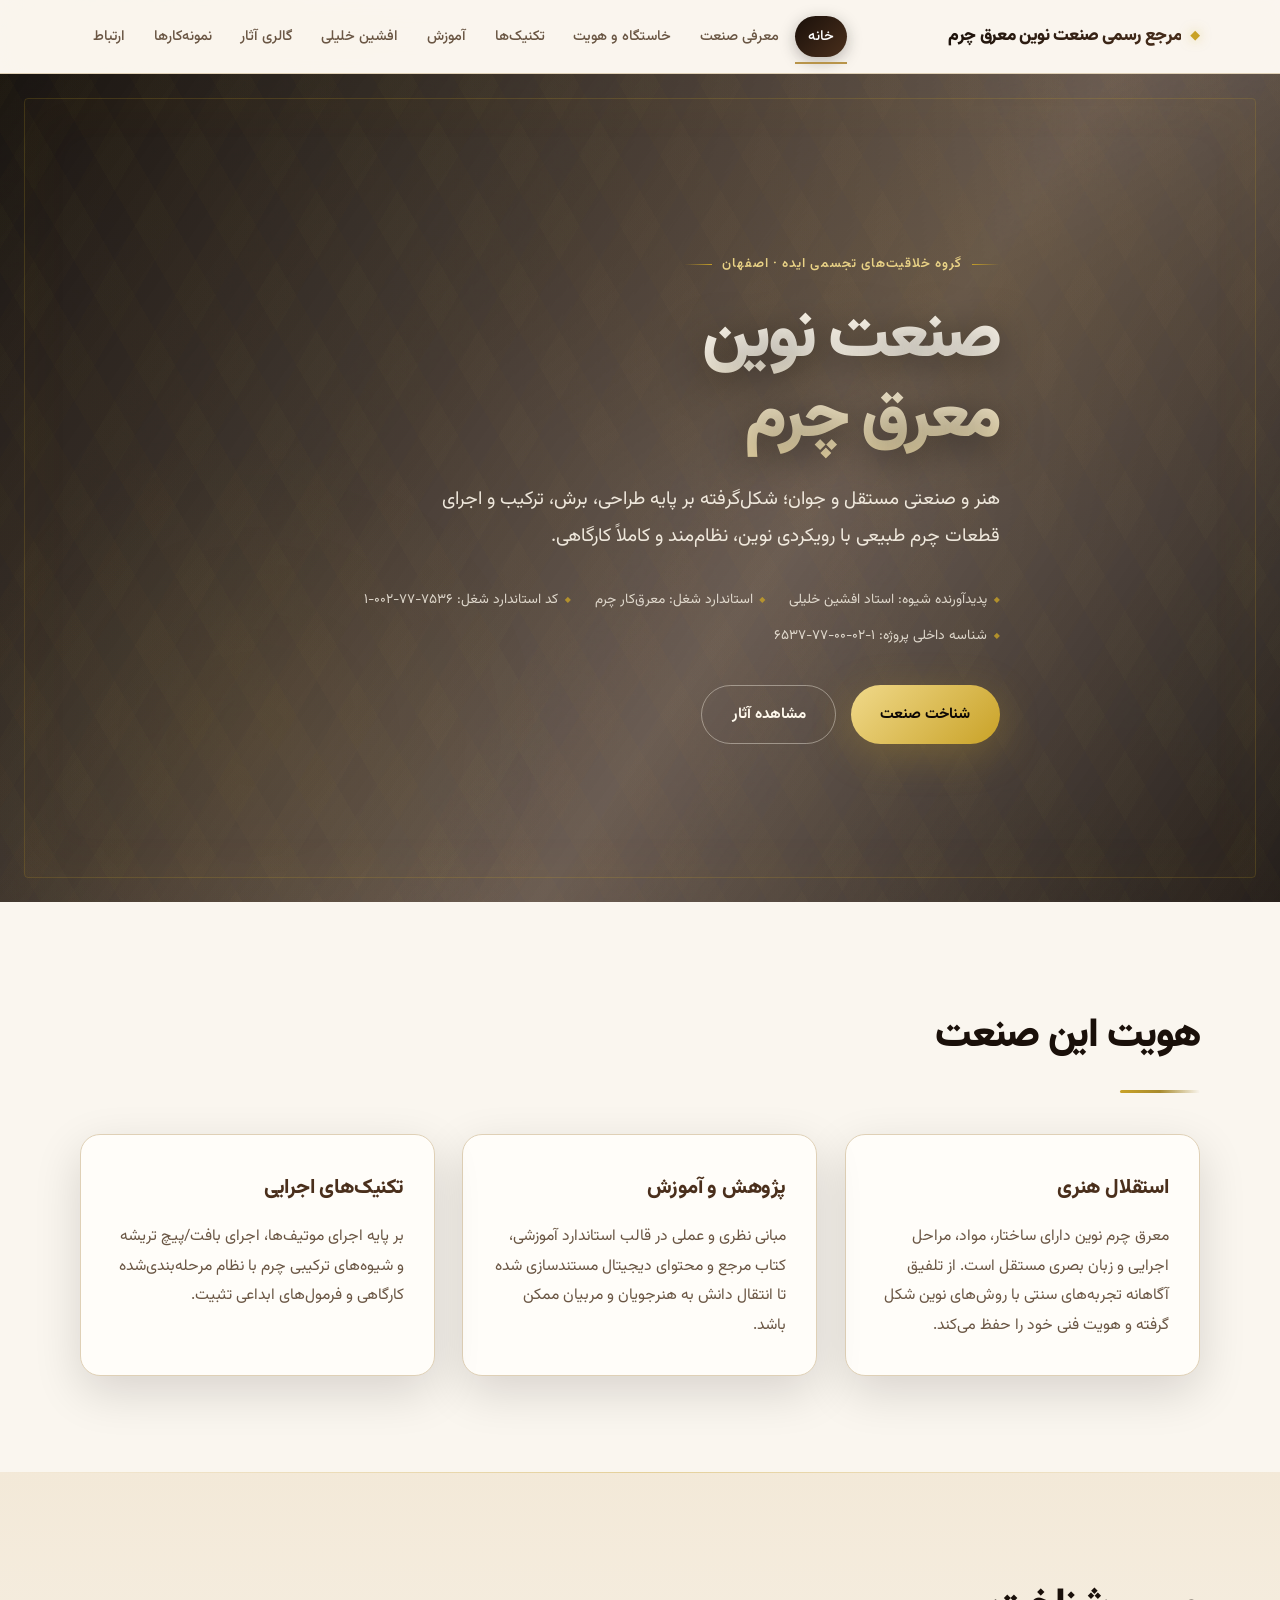
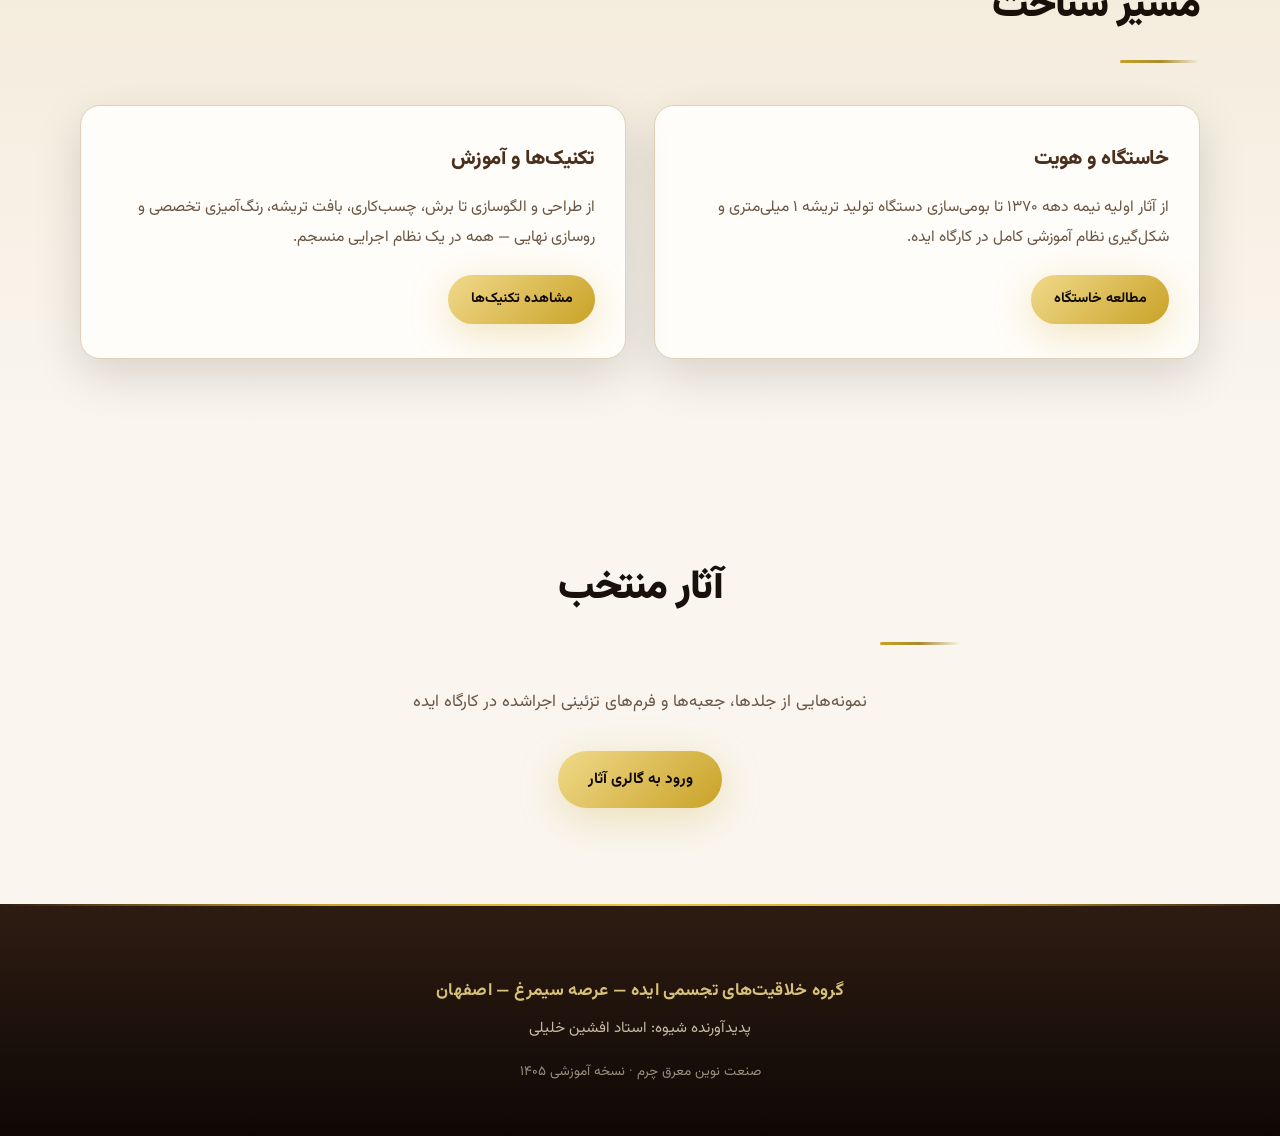
==== index.html @ 8afde7ea "Sync site wording with eight-chapter book and distinguish standard code" ====
<!DOCTYPE html>
<html lang="fa" dir="rtl">
<head>
<meta charset="UTF-8">
<meta name="viewport" content="width=device-width, initial-scale=1.0">
<title>مرجع رسمی صنعت نوین معرق چرم</title>
<meta name="description" content="معرفی، آموزش و مستندسازی صنعت نوین معرق چرم؛ شیوه‌ای مستقل در تلفیق سوخت و معرق چرم به پدیدآوری استاد افشین خلیلی.">
<meta name="robots" content="index, follow">
<meta name="author" content="استاد افشین خلیلی">
<link rel="canonical" href="https://deepdesigntechnology-design.github.io/novin-leather-marquetry/">
<meta property="og:locale" content="fa_IR">
<meta property="og:type" content="website">
<meta property="og:title" content="مرجع رسمی صنعت نوین معرق چرم">
<meta property="og:description" content="معرفی، آموزش و مستندسازی صنعت نوین معرق چرم؛ پدیدآوری استاد افشین خلیلی.">
<meta property="og:url" content="https://deepdesigntechnology-design.github.io/novin-leather-marquetry/">
<meta property="og:site_name" content="صنعت نوین معرق چرم">
<link rel="stylesheet" href="css/style.css">
<link rel="stylesheet" href="css/animations.css">
<link rel="stylesheet" href="css/responsive.css">
<link href="https://fonts.googleapis.com/css2?family=Vazirmatn:wght@300;400;500;600;700;800;900&display=swap" rel="stylesheet">
</head>
<body>
<header class="site-header">
<div class="container">
<a href="index.html" class="logo"><strong>مرجع رسمی صنعت نوین معرق چرم</strong></a>
<nav class="main-nav">
<a href="index.html" class="active">خانه</a>
<a href="about.html">معرفی صنعت</a>
<a href="history.html">خاستگاه و هویت</a>
<a href="techniques.html">تکنیک‌ها</a>
<a href="education.html">آموزش</a>
<a href="artist.html">افشین خلیلی</a>
<a href="gallery.html">گالری آثار</a>
<a href="portfolio.html">نمونه‌کارها</a>
<a href="contact.html">ارتباط</a>
</nav>
</div>
</header>

<main>
<!-- HERO سینمایی -->
<section class="hero">
<div class="container hero-inner fade-up">
<div class="hero-eyebrow">گروه خلاقیت‌های تجسمی ایده · اصفهان</div>
<h1>صنعت نوین<br>معرق چرم</h1>
<p class="lead">هنر و صنعتی مستقل و جوان؛ شکل‌گرفته بر پایه طراحی، برش، ترکیب و اجرای قطعات چرم طبیعی با رویکردی نوین، نظام‌مند و کاملاً کارگاهی.</p>
<div class="hero-meta">
<span>پدیدآورنده شیوه: استاد افشین خلیلی</span>
<span>استاندارد شغل: معرق‌کار چرم</span>
<span>کد استاندارد شغل: ۷۵۳۶-۷۷-۰۰۲-۱</span><span>شناسه داخلی پروژه: ۱-۰۲-۰۰-۷۷-۶۵۳۷</span>
</div>
<div style="display:flex;flex-wrap:wrap;gap:.9rem;margin-top:.3rem">
<a href="about.html" class="btn primary">شناخت صنعت</a>
<a href="gallery.html" class="btn outline">مشاهده آثار</a>
</div>
</div>
</section>

<!-- هویت -->
<section class="section">
<div class="container">
<h2 class="section-title">هویت این صنعت</h2>
<div class="grid-3">
<article class="card reveal">
<h3>استقلال هنری</h3>
<p>معرق چرم نوین دارای ساختار، مواد، مراحل اجرایی و زبان بصری مستقل است. از تلفیق آگاهانه تجربه‌های سنتی با روش‌های نوین شکل گرفته و هویت فنی خود را حفظ می‌کند.</p>
</article>
<article class="card reveal">
<h3>پژوهش و آموزش</h3>
<p>مبانی نظری و عملی در قالب استاندارد آموزشی، کتاب مرجع و محتوای دیجیتال مستندسازی شده تا انتقال دانش به هنرجویان و مربیان ممکن باشد.</p>
</article>
<article class="card reveal">
<h3>تکنیک‌های اجرایی</h3>
<p>بر پایه اجرای موتیف‌ها، اجرای بافت/پیچ تریشه و شیوه‌های ترکیبی چرم با نظام مرحله‌بندی‌شده کارگاهی و فرمول‌های ابداعی تثبیت.</p>
</article>
</div>
</div>
</section>

<!-- مسیر شناخت -->
<section class="section alt">
<div class="container">
<h2 class="section-title">مسیر شناخت</h2>
<div class="grid-2">
<article class="card reveal">
<h3>خاستگاه و هویت</h3>
<p>از آثار اولیه نیمه دهه ۱۳۷۰ تا بومی‌سازی دستگاه تولید تریشه ۱ میلی‌متری و شکل‌گیری نظام آموزشی کامل در کارگاه ایده.</p>
<a href="history.html" class="btn primary" style="margin-top:1.4rem;font-size:.88rem;padding:.7rem 1.4rem">مطالعه خاستگاه</a>
</article>
<article class="card reveal">
<h3>تکنیک‌ها و آموزش</h3>
<p>از طراحی و الگوسازی تا برش، چسب‌کاری، بافت تریشه، رنگ‌آمیزی تخصصی و روسازی نهایی — همه در یک نظام اجرایی منسجم.</p>
<a href="techniques.html" class="btn primary" style="margin-top:1.4rem;font-size:.88rem;padding:.7rem 1.4rem">مشاهده تکنیک‌ها</a>
</article>
</div>
</div>
</section>

<!-- دعوت به گالری -->
<section class="section">
<div class="container" style="text-align:center;max-width:640px;margin:0 auto">
<h2 class="section-title" style="text-align:center">آثار منتخب</h2>
<p style="color:var(--muted);margin-bottom:2rem;font-size:1.05rem">نمونه‌هایی از جلدها، جعبه‌ها و فرم‌های تزئینی اجراشده در کارگاه ایده</p>
<a href="gallery.html" class="btn primary">ورود به گالری آثار</a>
</div>
</section>
</main>

<footer class="site-footer">
<div class="container">
<p>گروه خلاقیت‌های تجسمی ایده — عرصه سیمرغ — اصفهان</p>
<p>پدیدآورنده شیوه: استاد افشین خلیلی</p>
<p style="opacity:.65;font-size:.85rem;margin-top:1rem">صنعت نوین معرق چرم · نسخه آموزشی ۱۴۰۵</p>
</div>
</footer>
<script src="js/main.js"></script>
</body>
</html>
---- css/style.css ----
/* =========================================================
   صنعت نوین معرق چرم
   هویت بصری موزه‌ای · چرم تیره · طلای کهنه · هندسه ایرانی
   ========================================================= */

@import url('https://fonts.googleapis.com/css2?family=Vazirmatn:wght@300;400;500;600;700;800;900&display=swap');

:root {
  --leather-black: #0e0805;
  --leather-dark: #1a100a;
  --leather: #2e1c12;
  --leather-mid: #4a2f1c;
  --leather-warm: #6b4428;
  --gold: #c9a227;
  --gold-bright: #e8c547;
  --gold-soft: #f0d98a;
  --gold-muted: #a88b2e;
  --cream: #f8f1e6;
  --cream-warm: #f3e9d8;
  --paper: #faf6ef;
  --ink: #140e09;
  --muted: #6a5644;
  --surface: #fffdf9;
  --border: #dfd0b6;
  --border-gold: rgba(201,162,39,.4);
  --radius: 20px;
  --radius-sm: 12px;
  --shadow: 0 16px 48px rgba(14,8,5,.14);
  --shadow-lg: 0 28px 70px rgba(14,8,5,.22);
  --shadow-gold: 0 10px 40px rgba(201,162,39,.28);
  --font: 'Vazirmatn', system-ui, sans-serif;
  --ease: cubic-bezier(.22,1,.36,1);
  --t: .45s var(--ease);
}

*,*::before,*::after{box-sizing:border-box;margin:0;padding:0}
html{scroll-behavior:smooth;font-size:16px}
body{
  direction:rtl;
  font-family:var(--font);
  background:var(--paper);
  color:var(--ink);
  line-height:1.9;
  overflow-x:hidden;
  -webkit-font-smoothing:antialiased;
}

/* بافت کاغذ کهنه + هاله طلایی */
body::before{
  content:"";
  position:fixed;inset:0;pointer-events:none;z-index:-1;
  background:
    radial-gradient(ellipse 80% 50% at 10% 0%, rgba(201,162,39,.06), transparent 55%),
    radial-gradient(ellipse 60% 40% at 90% 100%, rgba(74,47,28,.05), transparent 50%),
    url("data:image/svg+xml,%3Csvg viewBox='0 0 200 200' xmlns='http://www.w3.org/2000/svg'%3E%3Cfilter id='n'%3E%3CfeTurbulence type='fractalNoise' baseFrequency='0.85' numOctaves='4' stitchTiles='stitch'/%3E%3C/filter%3E%3Crect width='100%25' height='100%25' filter='url(%23n)' opacity='0.035'/%3E%3C/svg%3E");
}

.container{width:min(1120px,92%);margin-inline:auto}

/* ========== HEADER ========== */
.site-header{
  position:sticky;top:0;z-index:1000;
  background:rgba(250,246,239,.9);
  backdrop-filter:blur(20px) saturate(1.5);
  -webkit-backdrop-filter:blur(20px) saturate(1.5);
  border-bottom:1px solid var(--border);
  transition:var(--t);
}
.site-header.scrolled{
  background:rgba(250,246,239,.97);
  box-shadow:0 10px 40px rgba(14,8,5,.1);
}
.site-header .container{
  display:flex;align-items:center;justify-content:space-between;
  gap:1rem;padding:1rem 0;flex-wrap:wrap;
}
.logo{
  text-decoration:none;color:var(--leather-dark);
  display:flex;align-items:center;gap:.55rem;
}
.logo strong{
  font-size:1.08rem;font-weight:900;letter-spacing:-.02em;
  background:linear-gradient(135deg,var(--leather-dark),var(--leather-mid));
  -webkit-background-clip:text;-webkit-text-fill-color:transparent;background-clip:text;
}
.logo::before{
  content:"◆";color:var(--gold);font-size:.8rem;
  filter:drop-shadow(0 0 6px rgba(201,162,39,.5));
}
.main-nav{display:flex;flex-wrap:wrap;gap:.2rem;align-items:center}
.main-nav a{
  text-decoration:none;color:var(--muted);
  padding:.42rem .8rem;border-radius:999px;
  font-size:.9rem;font-weight:500;transition:var(--t);
}
.main-nav a:hover{color:var(--leather-dark);background:rgba(201,162,39,.12)}
.main-nav a.active{
  color:#fff;
  background:linear-gradient(135deg,var(--leather-dark),var(--leather-mid));
  box-shadow:0 4px 16px rgba(14,8,5,.28);
}

/* ========== HERO — سینمایی ========== */
.hero{
  position:relative;
  min-height:92vh;
  display:flex;align-items:center;
  color:#fff9ed;
  background:
    linear-gradient(125deg,
      rgba(10,6,3,.94) 0%,
      rgba(30,18,10,.82) 35%,
      rgba(46,28,18,.7) 60%,
      rgba(14,8,5,.9) 100%),
    radial-gradient(ellipse 70% 60% at 75% 25%, rgba(201,162,39,.18), transparent 55%);
  overflow:hidden;
}
/* الگوی هندسی اسلیمی ظریف */
.hero::before{
  content:"";
  position:absolute;inset:0;pointer-events:none;
  background-image:
    radial-gradient(circle at 20% 80%, rgba(201,162,39,.07) 0%, transparent 25%),
    repeating-linear-gradient(60deg, transparent, transparent 35px, rgba(201,162,39,.02) 35px, rgba(201,162,39,.02) 70px),
    repeating-linear-gradient(-60deg, transparent, transparent 35px, rgba(201,162,39,.015) 35px, rgba(201,162,39,.015) 70px);
  opacity:.9;
}
/* قاب طلایی گوشه‌ها */
.hero::after{
  content:"";
  position:absolute;inset:24px;
  border:1px solid rgba(201,162,39,.2);
  border-radius:4px;
  pointer-events:none;
  box-shadow:inset 0 0 60px rgba(201,162,39,.04);
}
.hero-inner{
  position:relative;z-index:2;
  max-width:720px;
  padding:6rem 0 5rem;
}
.hero-eyebrow{
  display:inline-flex;align-items:center;gap:.6rem;
  font-size:.82rem;font-weight:600;letter-spacing:.08em;
  color:var(--gold-soft);text-transform:uppercase;
  margin-bottom:1.4rem;
  opacity:.95;
}
.hero-eyebrow::before,
.hero-eyebrow::after{
  content:"";width:28px;height:1px;
  background:linear-gradient(90deg,var(--gold),transparent);
}
.hero-eyebrow::after{background:linear-gradient(270deg,var(--gold),transparent)}
.hero h1{
  font-size:clamp(2.4rem,6vw,4.2rem);
  font-weight:900;line-height:1.2;
  letter-spacing:-.035em;
  text-shadow:0 6px 40px rgba(0,0,0,.5);
  margin-bottom:1.3rem;
  background:linear-gradient(180deg,#fff9ed 30%, #e8d5a3 100%);
  -webkit-background-clip:text;-webkit-text-fill-color:transparent;background-clip:text;
}
.hero .lead{
  font-size:1.18rem;font-weight:400;
  opacity:.9;max-width:560px;
  margin-bottom:2rem;line-height:1.95;
}
.hero-meta{
  display:flex;flex-wrap:wrap;gap:.6rem 1.5rem;
  font-size:.86rem;opacity:.8;margin-bottom:2.2rem;
}
.hero-meta span{display:inline-flex;align-items:center;gap:.4rem}
.hero-meta span::before{content:"◆";color:var(--gold);font-size:.5rem}

/* دکمه‌ها */
.btn{
  display:inline-flex;align-items:center;justify-content:center;gap:.5rem;
  padding:.9rem 1.85rem;border-radius:999px;
  text-decoration:none;font-weight:700;font-size:.95rem;
  transition:var(--t);border:none;cursor:pointer;position:relative;overflow:hidden;
}
.btn.primary{
  background:linear-gradient(135deg,var(--gold-soft),var(--gold));
  color:var(--leather-black);
  box-shadow:var(--shadow-gold);
}
.btn.primary:hover{
  transform:translateY(-4px);
  box-shadow:0 16px 45px rgba(201,162,39,.45);
  background:linear-gradient(135deg,#f5e6b0,var(--gold-bright));
}
.btn.outline{
  background:transparent;
  border:1.5px solid rgba(255,249,237,.4);
  color:#fff9ed;
}
.btn.outline:hover{
  background:rgba(255,249,237,.1);
  border-color:#fff9ed;
  transform:translateY(-4px);
}

/* ========== SECTIONS ========== */
.section{padding:6rem 0;position:relative}
.section.alt{
  background:
    linear-gradient(180deg,var(--cream-warm),var(--paper));
  position:relative;
}
.section.alt::before{
  content:"";
  position:absolute;top:0;left:0;right:0;height:1px;
  background:linear-gradient(90deg,transparent,var(--gold),transparent);
  opacity:.35;
}
.section-title{
  font-size:clamp(1.75rem,3.8vw,2.5rem);
  font-weight:900;color:var(--leather-dark);
  margin-bottom:2.6rem;letter-spacing:-.025em;
  position:relative;
}
.section-title::after{
  content:"";
  display:block;width:80px;height:3px;margin-top:1rem;
  background:linear-gradient(90deg,var(--gold),var(--gold-muted),transparent);
  border-radius:3px;
}

/* ========== CARDS ========== */
.grid-3,.grid-2{display:grid;gap:1.7rem}
.grid-3{grid-template-columns:repeat(auto-fit,minmax(280px,1fr))}
.grid-2{grid-template-columns:repeat(auto-fit,minmax(320px,1fr))}

.card,.content-block{
  background:var(--surface);
  border:1px solid var(--border);
  border-radius:var(--radius);
  padding:2.1rem 1.9rem;
  box-shadow:var(--shadow);
  transition:var(--t);
  position:relative;overflow:hidden;
}
/* قاب طلایی گوشه کارت */
.card::after,.content-block::after{
  content:"";
  position:absolute;top:12px;left:12px;
  width:18px;height:18px;
  border-top:1.5px solid var(--gold);
  border-left:1.5px solid var(--gold);
  opacity:0;transition:var(--t);
}
.card::before,.content-block::before{
  content:"";
  position:absolute;top:0;right:0;
  width:4px;height:100%;
  background:linear-gradient(180deg,var(--gold),transparent 70%);
  opacity:0;transition:var(--t);
}
.card:hover,.content-block:hover{
  transform:translateY(-8px);
  box-shadow:var(--shadow-lg);
  border-color:var(--border-gold);
}
.card:hover::before,.content-block:hover::before,
.card:hover::after,.content-block:hover::after{opacity:1}

.card h3,.content-block h2{
  color:var(--leather-mid);
  font-size:1.28rem;font-weight:800;
  margin-bottom:.9rem;letter-spacing:-.01em;
}
.card p,.content-block p{color:var(--muted);font-size:.98rem}
.content-block+.content-block{margin-top:1.5rem}
.content-block ul{margin:1rem 0 0 1.2rem;color:var(--muted)}
.content-block li{margin-bottom:.45rem}

/* ========== PAGE HERO داخلی ========== */
.page-hero{
  background:
    linear-gradient(145deg,#1a100a 0%, #2e1c12 40%, #3d2818 100%);
  color:#fff9ed;
  padding:4.5rem 0 3.5rem;
  position:relative;overflow:hidden;
  text-align:center;
}
.page-hero::before{
  content:"";
  position:absolute;inset:0;
  background:
    radial-gradient(ellipse at 50% 0%, rgba(201,162,39,.15), transparent 55%),
    repeating-linear-gradient(45deg, transparent, transparent 40px, rgba(201,162,39,.02) 40px, rgba(201,162,39,.02) 80px);
}
.page-hero h1{
  position:relative;
  font-size:clamp(1.85rem,4.5vw,2.7rem);
  font-weight:900;letter-spacing:-.025em;
  background:linear-gradient(180deg,#fff9ed,#e8d5a3);
  -webkit-background-clip:text;-webkit-text-fill-color:transparent;background-clip:text;
}
.page-hero p{
  position:relative;
  color:rgba(232,213,163,.85);
  margin-top:.7rem;font-size:1.05rem;
}
.page-hero .hero-line{
  width:60px;height:2.5px;
  background:linear-gradient(90deg,transparent,var(--gold),transparent);
  margin:1.3rem auto 0;border-radius:2px;position:relative;
}

/* ========== FOOTER ========== */
.site-footer{
  background:linear-gradient(180deg,var(--leather) 0%, var(--leather-black) 100%);
  color:#e0d0b8;
  padding:4rem 0 2.8rem;
  text-align:center;position:relative;
}
.site-footer::before{
  content:"";
  position:absolute;top:0;left:0;right:0;height:2px;
  background:linear-gradient(90deg,transparent,var(--gold),var(--gold-bright),var(--gold),transparent);
}
.site-footer p{margin:.4rem 0;font-size:.95rem;opacity:.88}
.site-footer p:first-child{
  font-weight:700;color:var(--gold-soft);font-size:1.08rem;
  letter-spacing:.02em;
}

/* ========== UTILITIES ========== */
.fade-up{animation:fadeUp 1s var(--ease) both}
@keyframes fadeUp{
  from{opacity:0;transform:translateY(32px)}
  to{opacity:1;transform:translateY(0)}
}
.reveal{
  opacity:0;transform:translateY(28px);
  transition:opacity .8s var(--ease), transform .8s var(--ease);
}
.reveal.visible{opacity:1;transform:translateY(0)}

.nav-toggle{
  display:none;background:none;
  border:1.5px solid var(--border);border-radius:10px;
  padding:.45rem .7rem;cursor:pointer;
  color:var(--leather-dark);font-size:1.2rem;line-height:1;
}

@media(max-width:900px){
  .nav-toggle{display:block}
  .main-nav{
    display:none;width:100%;flex-direction:column;
    gap:.25rem;padding:.8rem 0 .3rem;
    border-top:1px solid var(--border);margin-top:.5rem;
  }
  .main-nav.open{display:flex}
  .main-nav a{width:100%;text-align:right;padding:.65rem 1rem}
  .hero{min-height:80vh}
  .hero::after{inset:14px}
  .hero-inner{padding:4.5rem 0 3.5rem}
}
@media(max-width:600px){
  .hero h1{font-size:2.1rem}
  .hero .lead{font-size:1.05rem}
  .section{padding:4rem 0}
  .btn.outline{margin-top:.5rem}
}
---- css/animations.css ----
/* =========================================================
   animations.css
   جلوه‌های حرکتی هویت بصری سایت «صنعت نوین معرق چرم»
   حرکت‌ها: ظریف، لوکس، آرام و مناسب رابط موزه/کاتالوگ
   ========================================================= */

:root {
  --motion-fast: 220ms;
  --motion-normal: 520ms;
  --motion-slow: 900ms;
  --ease-luxury: cubic-bezier(.22, 1, .36, 1);
  --ease-soft: cubic-bezier(.16, 1, .3, 1);
}

/* ---------- ورود عمومی ---------- */

.fade-in {
  opacity: 0;
  animation: fadeIn var(--motion-slow) var(--ease-luxury) forwards;
}

.fade-up {
  opacity: 0;
  transform: translateY(35px);
  animation: fadeUp var(--motion-slow) var(--ease-luxury) forwards;
}

.fade-down {
  opacity: 0;
  transform: translateY(-28px);
  animation: fadeDown var(--motion-slow) var(--ease-luxury) forwards;
}

.fade-right {
  opacity: 0;
  transform: translateX(35px);
  animation: fadeRight var(--motion-slow) var(--ease-luxury) forwards;
}

.fade-left {
  opacity: 0;
  transform: translateX(-35px);
  animation: fadeLeft var(--motion-slow) var(--ease-luxury) forwards;
}

/* ---------- ورود مرحله‌ای ---------- */

.stagger > * {
  opacity: 0;
  transform: translateY(22px);
  animation: fadeUp var(--motion-slow) var(--ease-luxury) forwards;
}

.stagger > *:nth-child(1) { animation-delay: 80ms; }
.stagger > *:nth-child(2) { animation-delay: 160ms; }
.stagger > *:nth-child(3) { animation-delay: 240ms; }
.stagger > *:nth-child(4) { animation-delay: 320ms; }
.stagger > *:nth-child(5) { animation-delay: 400ms; }
.stagger > *:nth-child(6) { animation-delay: 480ms; }

/* ---------- Hero ---------- */

.hero-art {
  animation: heroImageIn 1.4s var(--ease-luxury) both;
  transform-origin: center;
}

.hero-overlay {
  animation: heroOverlayIn 1.1s ease-out both;
}

.hero-content,
.hero .hero-inner {
  animation: heroContentIn 1s var(--ease-luxury) 120ms both;
}

/* ---------- خطوط طلایی ---------- */

.gold-line {
  position: relative;
}

.gold-line::after {
  content: "";
  display: block;
  width: 70px;
  height: 3px;
  margin-top: 14px;
  transform-origin: right center;
  background: #b8944a;
  animation: lineGrow .85s var(--ease-luxury) both;
}

/* ---------- کارت‌ها ---------- */

.card,
.gallery-card,
.portfolio-card {
  transition:
    transform var(--motion-normal) var(--ease-luxury),
    box-shadow var(--motion-normal) ease,
    border-color var(--motion-normal) ease;
  will-change: transform;
}

.card:hover,
.gallery-card:hover,
.portfolio-card:hover {
  transform: translateY(-7px);
}

.gallery-card,
.portfolio-card {
  overflow: hidden;
}

.gallery-card img,
.portfolio-card img {
  transition:
    transform 900ms var(--ease-luxury),
    filter 600ms ease;
}

.gallery-card:hover img,
.portfolio-card:hover img {
  transform: scale(1.045);
  filter: saturate(1.05);
}

.image-hover {
  overflow: hidden;
}

.image-hover img {
  transition: transform 700ms var(--ease-luxury);
}

.image-hover:hover img {
  transform: scale(1.06);
}

/* ---------- فوکوس تصویری ---------- */

.image-focus {
  overflow: hidden;
}

.image-focus img {
  transition:
    transform 1.1s var(--ease-luxury),
    filter 800ms ease;
}

.image-focus:hover img {
  transform: scale(1.035);
  filter: contrast(1.03) saturate(1.04);
}

/* ---------- برق بسیار ظریف روی سطح چرم ---------- */

.leather-sheen {
  position: relative;
  overflow: hidden;
}

.leather-sheen::after {
  content: "";
  position: absolute;
  inset: 0;
  pointer-events: none;
  transform: translateX(-120%);
  background: linear-gradient(
    105deg,
    transparent 35%,
    rgba(255,255,255,.12) 50%,
    transparent 65%
  );
  transition: transform 1.1s var(--ease-luxury);
}

.leather-sheen:hover::after {
  transform: translateX(120%);
}

/* ---------- دکمه‌ها ---------- */

.btn {
  transition:
    transform var(--motion-fast) var(--ease-luxury),
    box-shadow var(--motion-normal) ease,
    background-color var(--motion-fast) ease,
    border-color var(--motion-fast) ease;
}

.btn:hover {
  transform: translateY(-2px);
}

.btn:active {
  transform: translateY(0);
}

/* ---------- منوی اصلی ---------- */

.main-nav a {
  position: relative;
}

.main-nav a::after {
  content: "";
  position: absolute;
  right: 0;
  bottom: -7px;
  width: 0;
  height: 2px;
  background: #b8944a;
  transition: width var(--motion-normal) var(--ease-luxury);
}

.main-nav a:hover::after,
.main-nav a.active::after {
  width: 100%;
}

/* ---------- حرکت شناور بسیار ملایم ---------- */

.float-soft {
  animation: floatSoft 4.8s ease-in-out infinite;
}

.scroll-indicator {
  animation: scrollPulse 2s ease-in-out infinite;
}

/* ---------- Keyframes ---------- */

@keyframes fadeIn {
  from { opacity: 0; }
  to { opacity: 1; }
}

@keyframes fadeUp {
  from {
    opacity: 0;
    transform: translateY(35px);
  }
  to {
    opacity: 1;
    transform: translateY(0);
  }
}

@keyframes fadeDown {
  from {
    opacity: 0;
    transform: translateY(-28px);
  }
  to {
    opacity: 1;
    transform: translateY(0);
  }
}

@keyframes fadeRight {
  from {
    opacity: 0;
    transform: translateX(35px);
  }
  to {
    opacity: 1;
    transform: translateX(0);
  }
}

@keyframes fadeLeft {
  from {
    opacity: 0;
    transform: translateX(-35px);
  }
  to {
    opacity: 1;
    transform: translateX(0);
  }
}

@keyframes heroImageIn {
  from {
    opacity: 0;
    transform: scale(1.035);
  }
  to {
    opacity: 1;
    transform: scale(1);
  }
}

@keyframes heroOverlayIn {
  from { opacity: 0; }
  to { opacity: 1; }
}

@keyframes heroContentIn {
  from {
    opacity: 0;
    transform: translateY(28px);
  }
  to {
    opacity: 1;
    transform: translateY(0);
  }
}

@keyframes lineGrow {
  from {
    width: 0;
    opacity: 0;
  }
  to {
    width: 70px;
    opacity: 1;
  }
}

@keyframes floatSoft {
  0%, 100% { transform: translateY(0); }
  50% { transform: translateY(-7px); }
}

@keyframes scrollPulse {
  0%, 100% {
    opacity: .45;
    transform: translateY(0);
  }
  50% {
    opacity: 1;
    transform: translateY(5px);
  }
}

/* ---------- دسترس‌پذیری ---------- */

@media (prefers-reduced-motion: reduce) {
  *,
  *::before,
  *::after {
    animation-duration: .01ms !important;
    animation-iteration-count: 1 !important;
    transition-duration: .01ms !important;
    scroll-behavior: auto !important;
  }
}
---- css/responsive.css ----
/* =========================================================
   Responsive — صنعت نوین معرق چرم
   ========================================================= */

@media (max-width: 900px) {
  .hero {
    min-height: 70vh;
  }

  .hero-inner {
    padding: 4rem 0 3.5rem;
  }

  .section {
    padding: 3.8rem 0;
  }

  .page-hero {
    padding: 2.4rem 0 2rem;
  }
}

@media (max-width: 768px) {
  .hero h1 {
    font-size: 2rem;
  }

  .hero .lead {
    font-size: 1.05rem;
  }

  .section-title {
    font-size: 1.65rem;
    margin-bottom: 1.8rem;
  }

  .card,
  .content-block {
    padding: 1.5rem 1.35rem;
  }

  .btn {
    padding: 0.75rem 1.4rem;
    font-size: 0.9rem;
  }

  .btn.outline {
    margin-right: 0;
    margin-top: 0.6rem;
  }

  .hero-inner .btn {
    display: block;
    width: 100%;
    max-width: 280px;
    text-align: center;
  }

  .grid-3,
  .grid-2 {
    gap: 1.2rem;
  }
}

@media (max-width: 480px) {
  .container {
    width: 94%;
  }

  .hero {
    min-height: 62vh;
  }

  .hero h1 {
    font-size: 1.75rem;
  }

  .logo strong {
    font-size: 0.95rem;
  }

  .section {
    padding: 3rem 0;
  }

  .site-footer {
    padding: 2.5rem 0 2rem;
  }
}
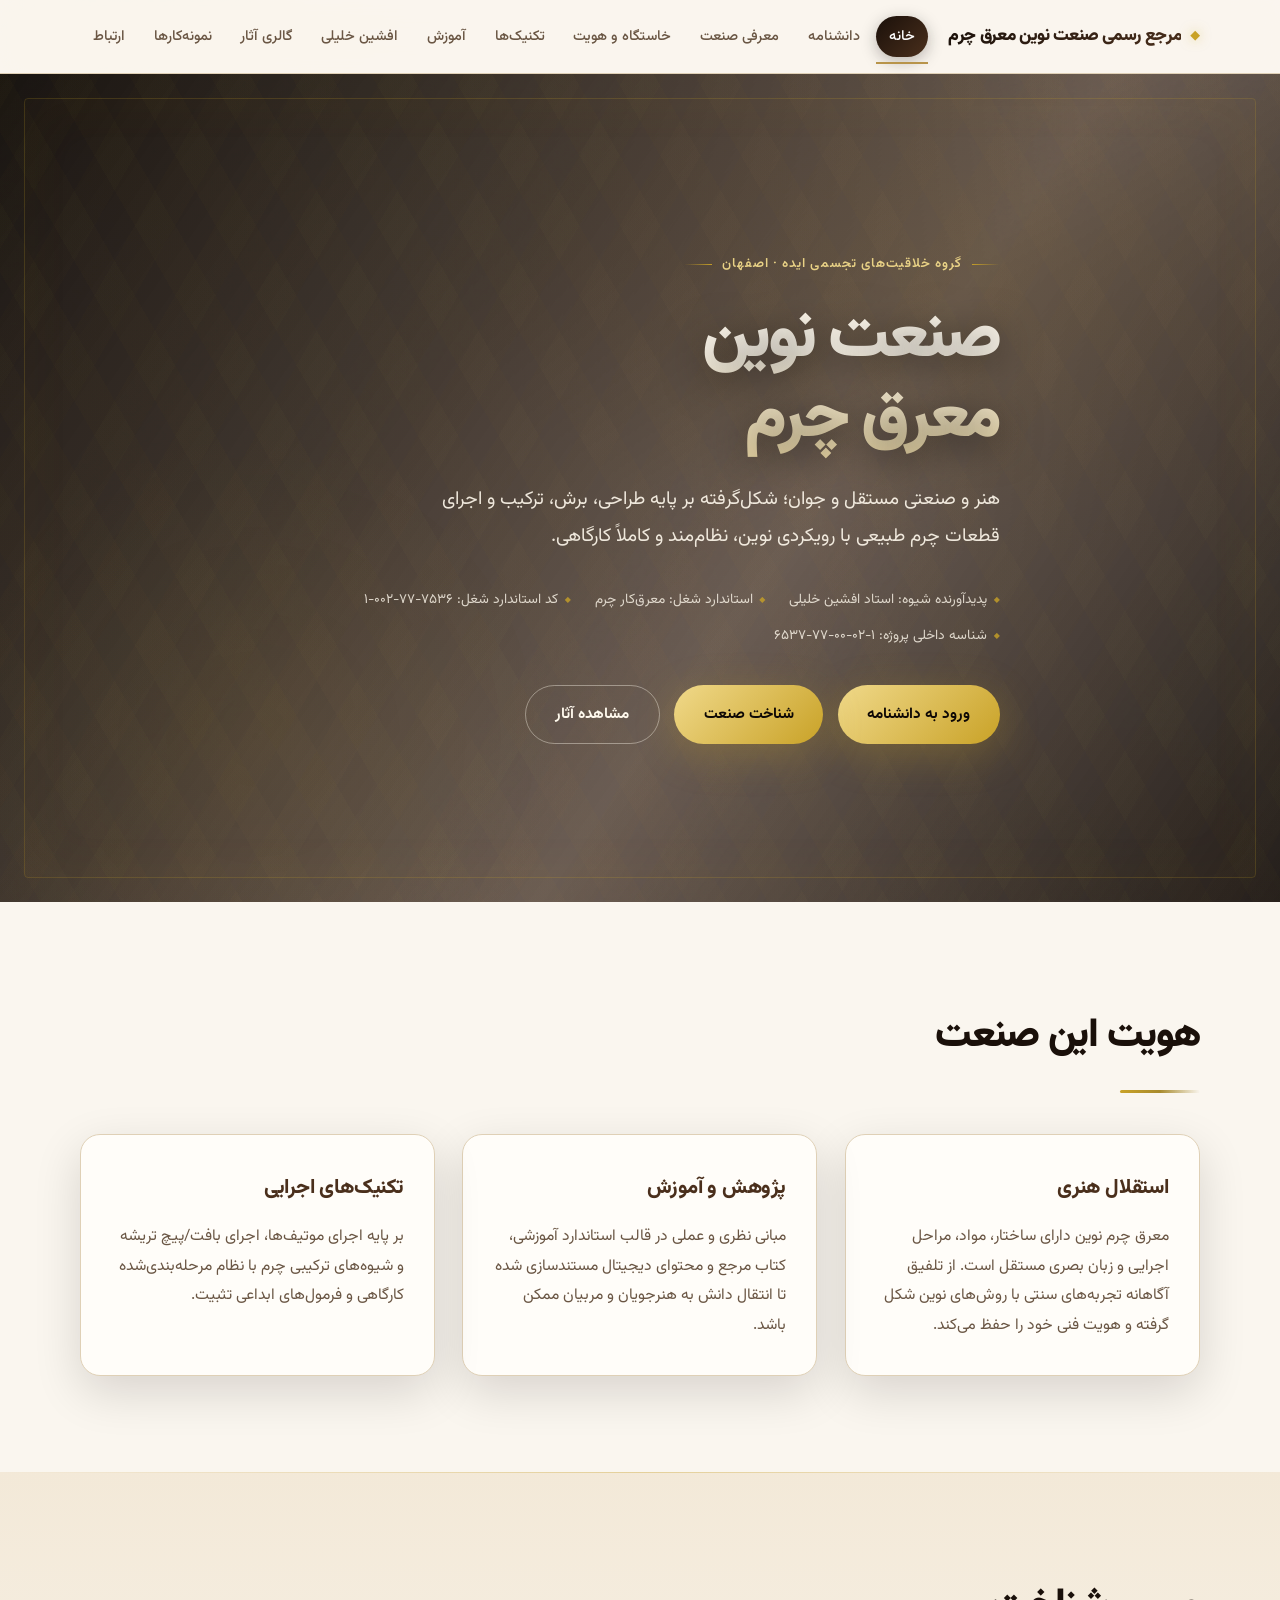
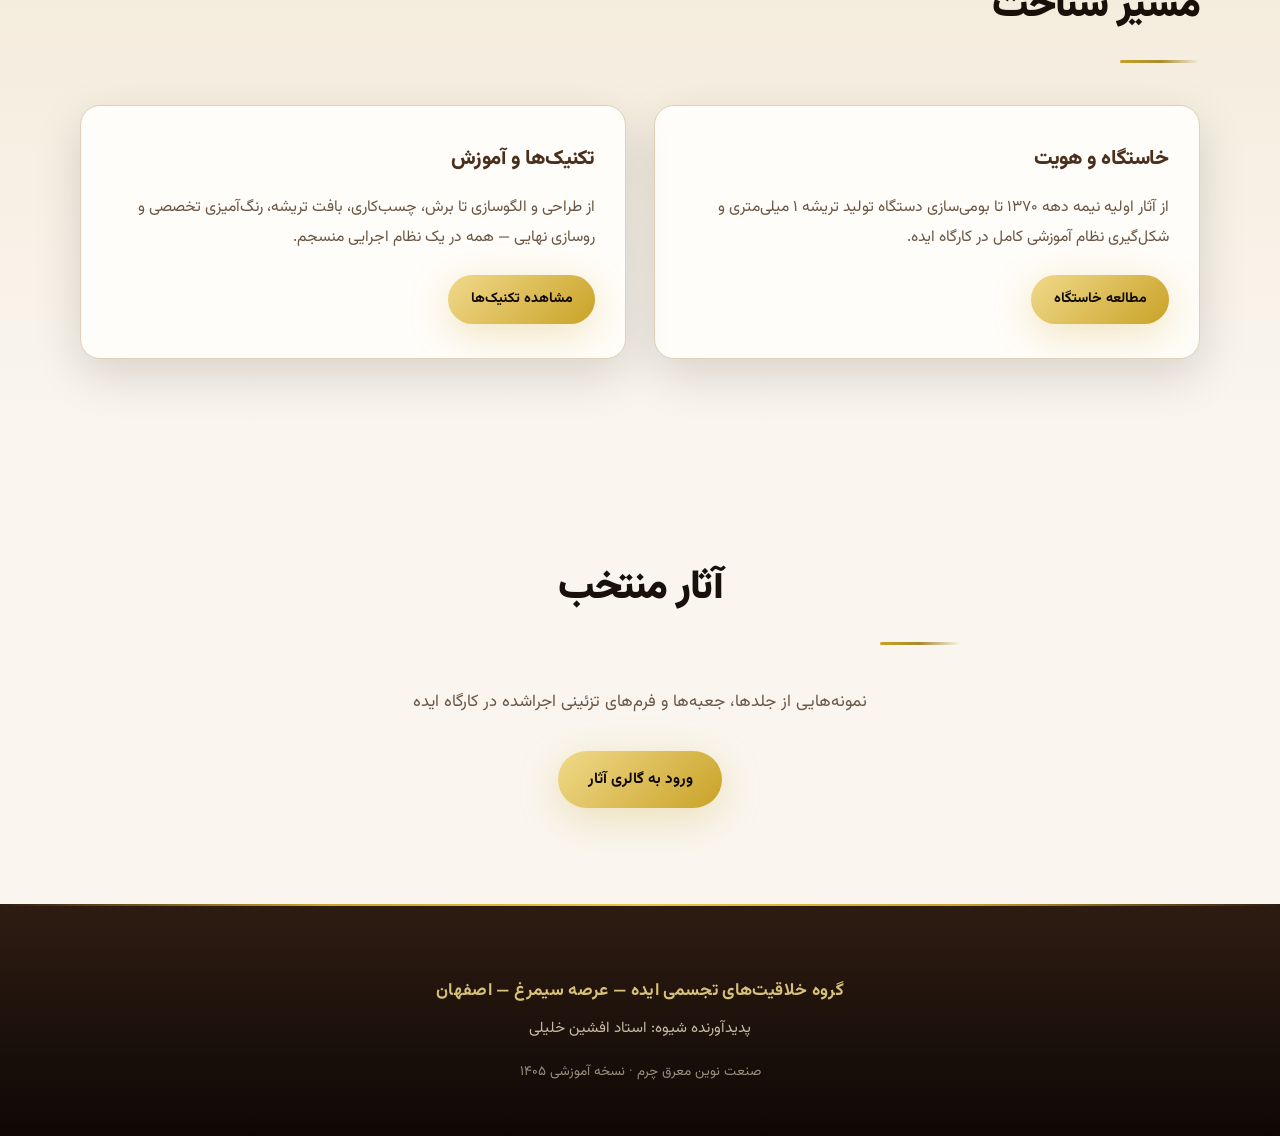
==== commit a60e2811: "Link the encyclopedia from homepage" ====
--- a/index.html
+++ b/index.html
@@ -25,6 +25,7 @@
 <a href="index.html" class="logo"><strong>مرجع رسمی صنعت نوین معرق چرم</strong></a>
 <nav class="main-nav">
 <a href="index.html" class="active">خانه</a>
+<a href="encyclopedia.html">دانشنامه</a>
 <a href="about.html">معرفی صنعت</a>
 <a href="history.html">خاستگاه و هویت</a>
 <a href="techniques.html">تکنیک‌ها</a>
@@ -50,6 +51,7 @@
 <span>کد استاندارد شغل: ۷۵۳۶-۷۷-۰۰۲-۱</span><span>شناسه داخلی پروژه: ۱-۰۲-۰۰-۷۷-۶۵۳۷</span>
 </div>
 <div style="display:flex;flex-wrap:wrap;gap:.9rem;margin-top:.3rem">
+<a href="encyclopedia.html" class="btn primary">ورود به دانشنامه</a>
 <a href="about.html" class="btn primary">شناخت صنعت</a>
 <a href="gallery.html" class="btn outline">مشاهده آثار</a>
 </div>
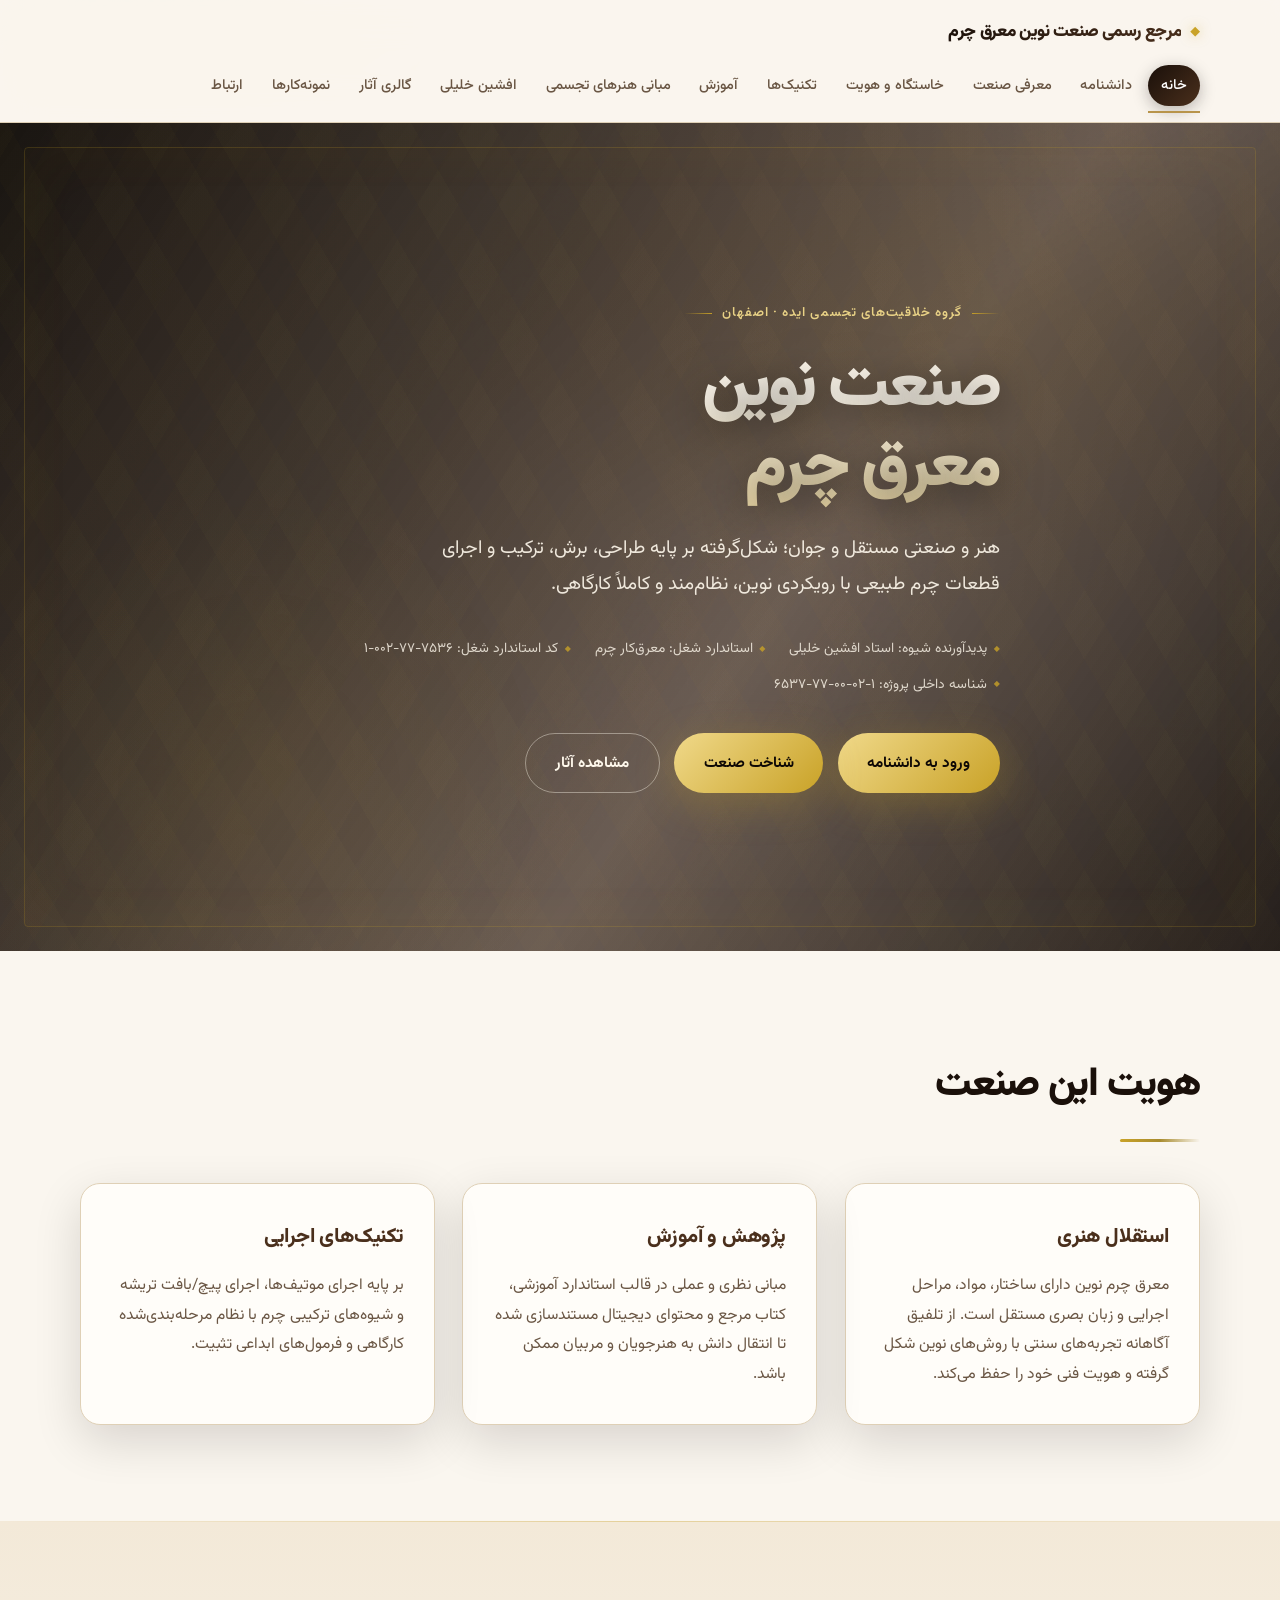
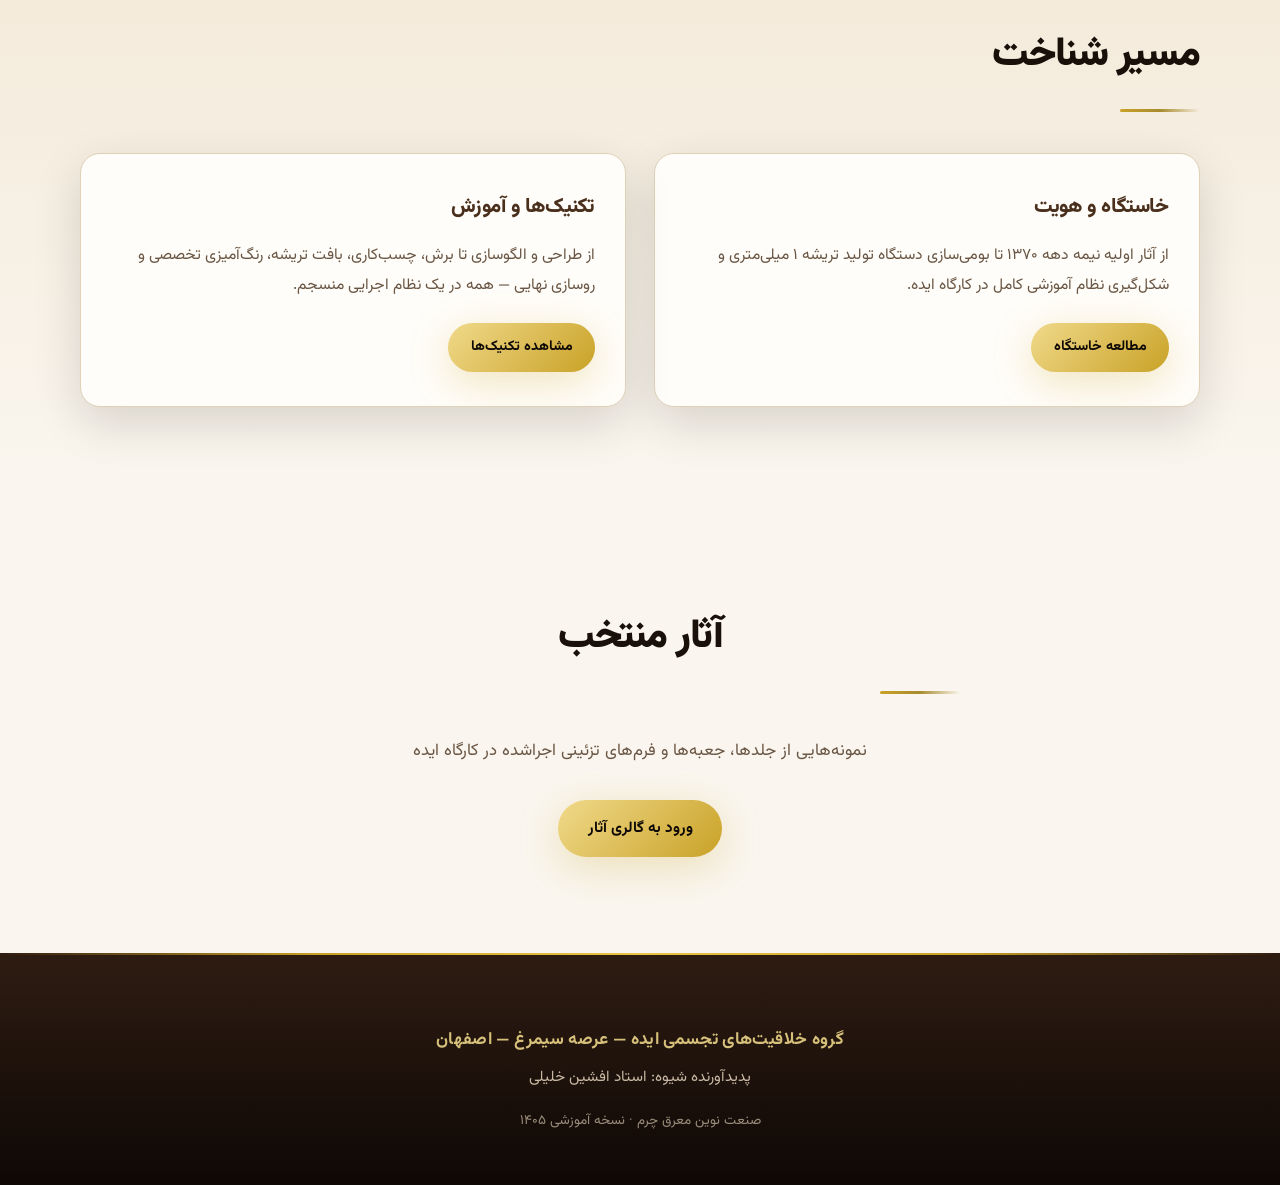
==== commit f633310e: "پیوند مستقیم درسنامه مبانی هنرهای تجسمی" ====
--- a/index.html
+++ b/index.html
@@ -30,6 +30,7 @@
 <a href="history.html">خاستگاه و هویت</a>
 <a href="techniques.html">تکنیک‌ها</a>
 <a href="education.html">آموزش</a>
+<a href="visual-arts.html">مبانی هنرهای تجسمی</a>
 <a href="artist.html">افشین خلیلی</a>
 <a href="gallery.html">گالری آثار</a>
 <a href="portfolio.html">نمونه‌کارها</a>
@@ -73,7 +74,7 @@
 </article>
 <article class="card reveal">
 <h3>تکنیک‌های اجرایی</h3>
-<p>بر پایه اجرای موتیف‌ها، اجرای بافت/پیچ تریشه و شیوه‌های ترکیبی چرم با نظام مرحله‌بندی‌شده کارگاهی و فرمول‌های ابداعی تثبیت.</p>
+<p>بر پایه اجرای موتیف‌ها، اجرای پیچ/بافت تریشه و شیوه‌های ترکیبی چرم با نظام مرحله‌بندی‌شده کارگاهی و فرمول‌های ابداعی تثبیت.</p>
 </article>
 </div>
 </div>
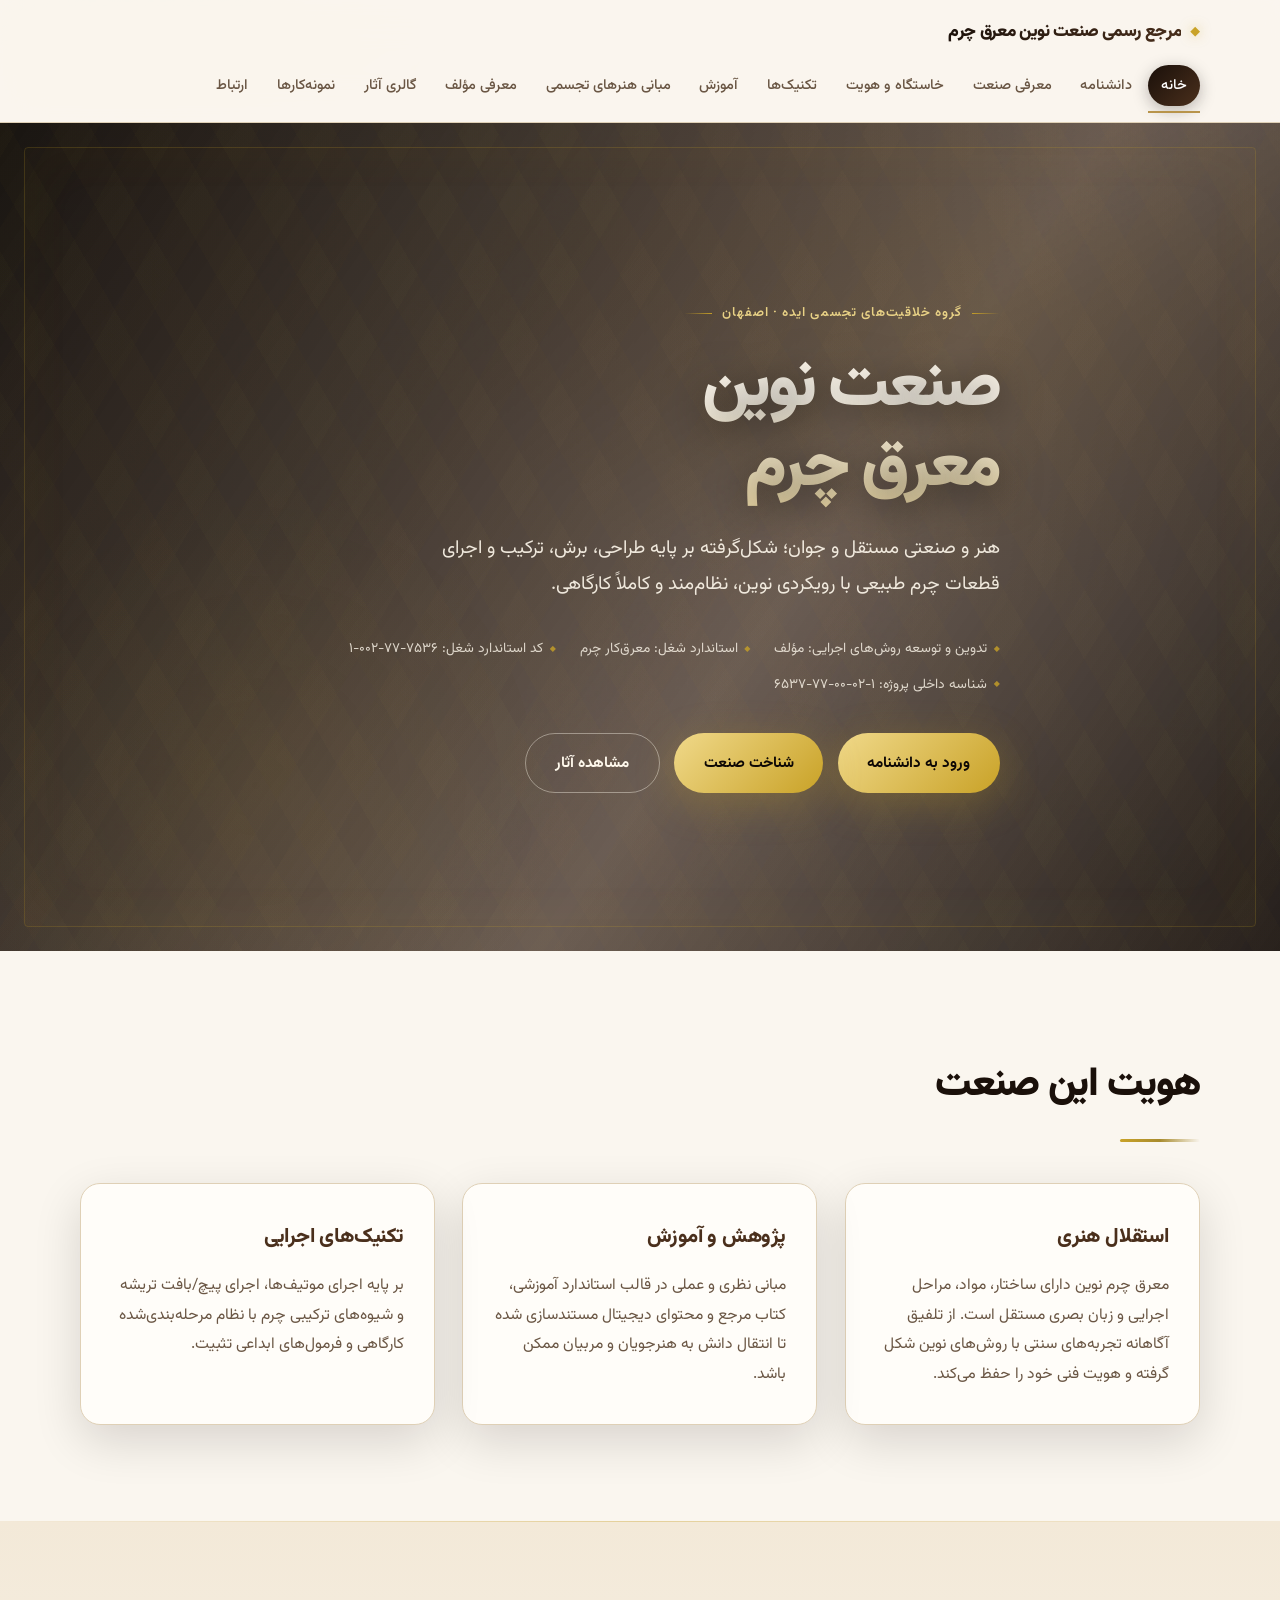
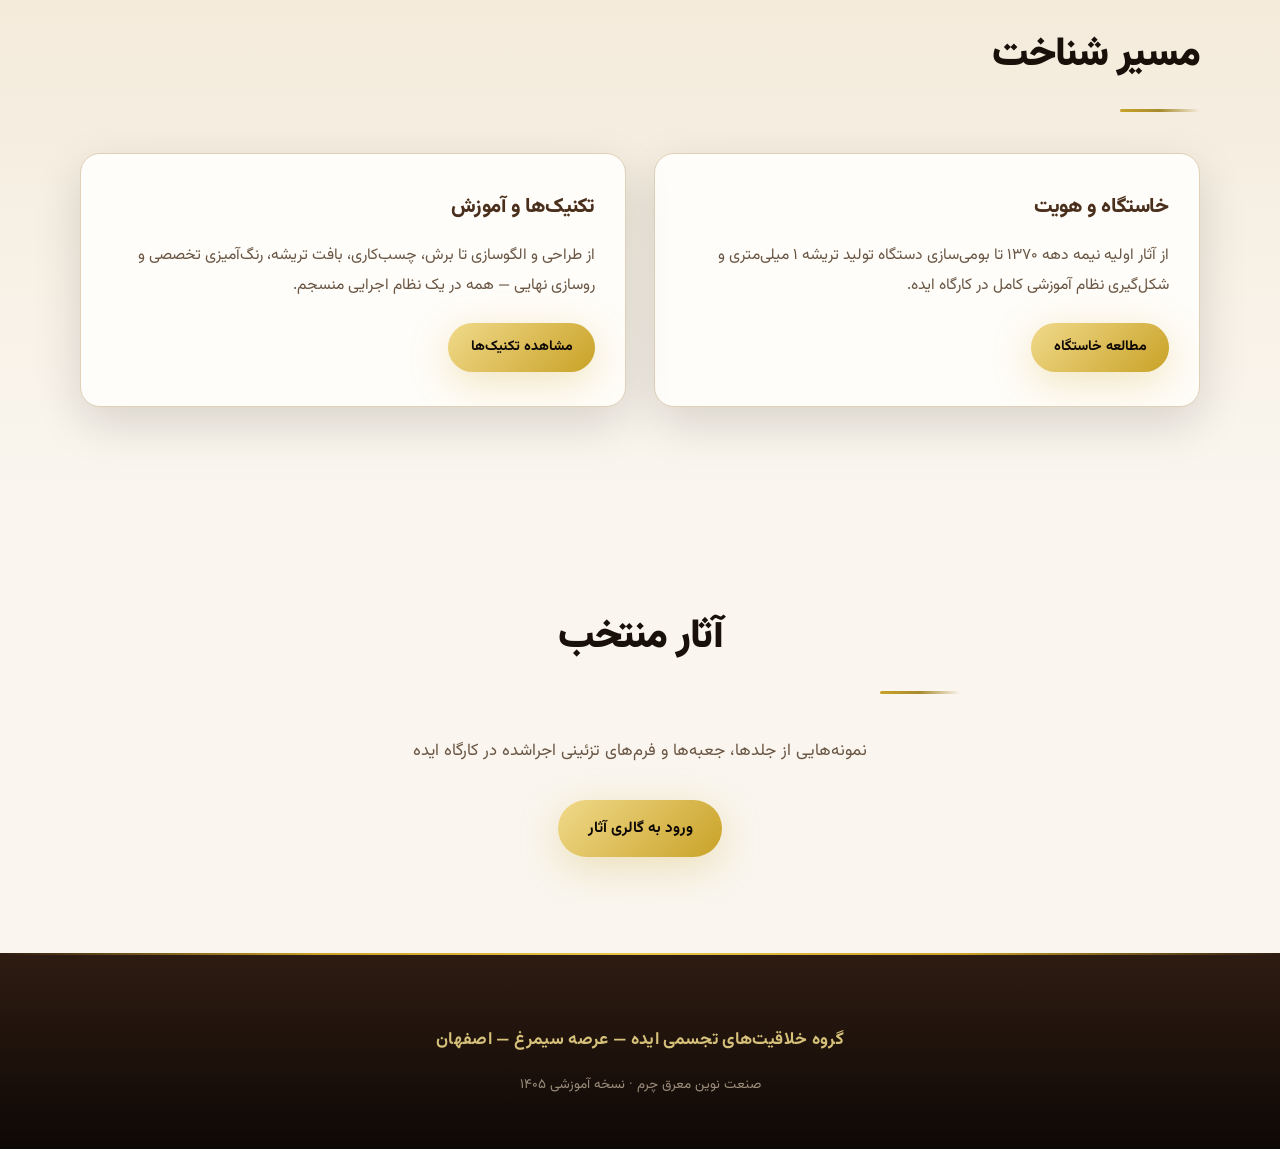
==== commit 21199068: "کاهش تکرار نام شخصی و یکدست‌سازی ارجاع به مؤلف" ====
--- a/index.html
+++ b/index.html
@@ -4,14 +4,14 @@
 <meta charset="UTF-8">
 <meta name="viewport" content="width=device-width, initial-scale=1.0">
 <title>مرجع رسمی صنعت نوین معرق چرم</title>
-<meta name="description" content="معرفی، آموزش و مستندسازی صنعت نوین معرق چرم؛ شیوه‌ای مستقل در تلفیق سوخت و معرق چرم به پدیدآوری استاد افشین خلیلی.">
+<meta name="description" content="معرفی، آموزش و مستندسازی صنعت نوین معرق چرم؛ هنر و صنعتی مستقل با روش‌های اجرایی و دانش فنی مدون.">
 <meta name="robots" content="index, follow">
-<meta name="author" content="استاد افشین خلیلی">
+
 <link rel="canonical" href="https://deepdesigntechnology-design.github.io/novin-leather-marquetry/">
 <meta property="og:locale" content="fa_IR">
 <meta property="og:type" content="website">
 <meta property="og:title" content="مرجع رسمی صنعت نوین معرق چرم">
-<meta property="og:description" content="معرفی، آموزش و مستندسازی صنعت نوین معرق چرم؛ پدیدآوری استاد افشین خلیلی.">
+<meta property="og:description" content="معرفی، آموزش و مستندسازی صنعت نوین معرق چرم؛ هنر و صنعتی مستقل با روش‌های اجرایی و دانش فنی مدون.">
 <meta property="og:url" content="https://deepdesigntechnology-design.github.io/novin-leather-marquetry/">
 <meta property="og:site_name" content="صنعت نوین معرق چرم">
 <link rel="stylesheet" href="css/style.css">
@@ -31,7 +31,7 @@
 <a href="techniques.html">تکنیک‌ها</a>
 <a href="education.html">آموزش</a>
 <a href="visual-arts.html">مبانی هنرهای تجسمی</a>
-<a href="artist.html">افشین خلیلی</a>
+<a href="artist.html">معرفی مؤلف</a>
 <a href="gallery.html">گالری آثار</a>
 <a href="portfolio.html">نمونه‌کارها</a>
 <a href="contact.html">ارتباط</a>
@@ -47,7 +47,7 @@
 <h1>صنعت نوین<br>معرق چرم</h1>
 <p class="lead">هنر و صنعتی مستقل و جوان؛ شکل‌گرفته بر پایه طراحی، برش، ترکیب و اجرای قطعات چرم طبیعی با رویکردی نوین، نظام‌مند و کاملاً کارگاهی.</p>
 <div class="hero-meta">
-<span>پدیدآورنده شیوه: استاد افشین خلیلی</span>
+<span>تدوین و توسعه روش‌های اجرایی: مؤلف</span>
 <span>استاندارد شغل: معرق‌کار چرم</span>
 <span>کد استاندارد شغل: ۷۵۳۶-۷۷-۰۰۲-۱</span><span>شناسه داخلی پروژه: ۱-۰۲-۰۰-۷۷-۶۵۳۷</span>
 </div>
@@ -112,7 +112,7 @@
 <footer class="site-footer">
 <div class="container">
 <p>گروه خلاقیت‌های تجسمی ایده — عرصه سیمرغ — اصفهان</p>
-<p>پدیدآورنده شیوه: استاد افشین خلیلی</p>
+
 <p style="opacity:.65;font-size:.85rem;margin-top:1rem">صنعت نوین معرق چرم · نسخه آموزشی ۱۴۰۵</p>
 </div>
 </footer>
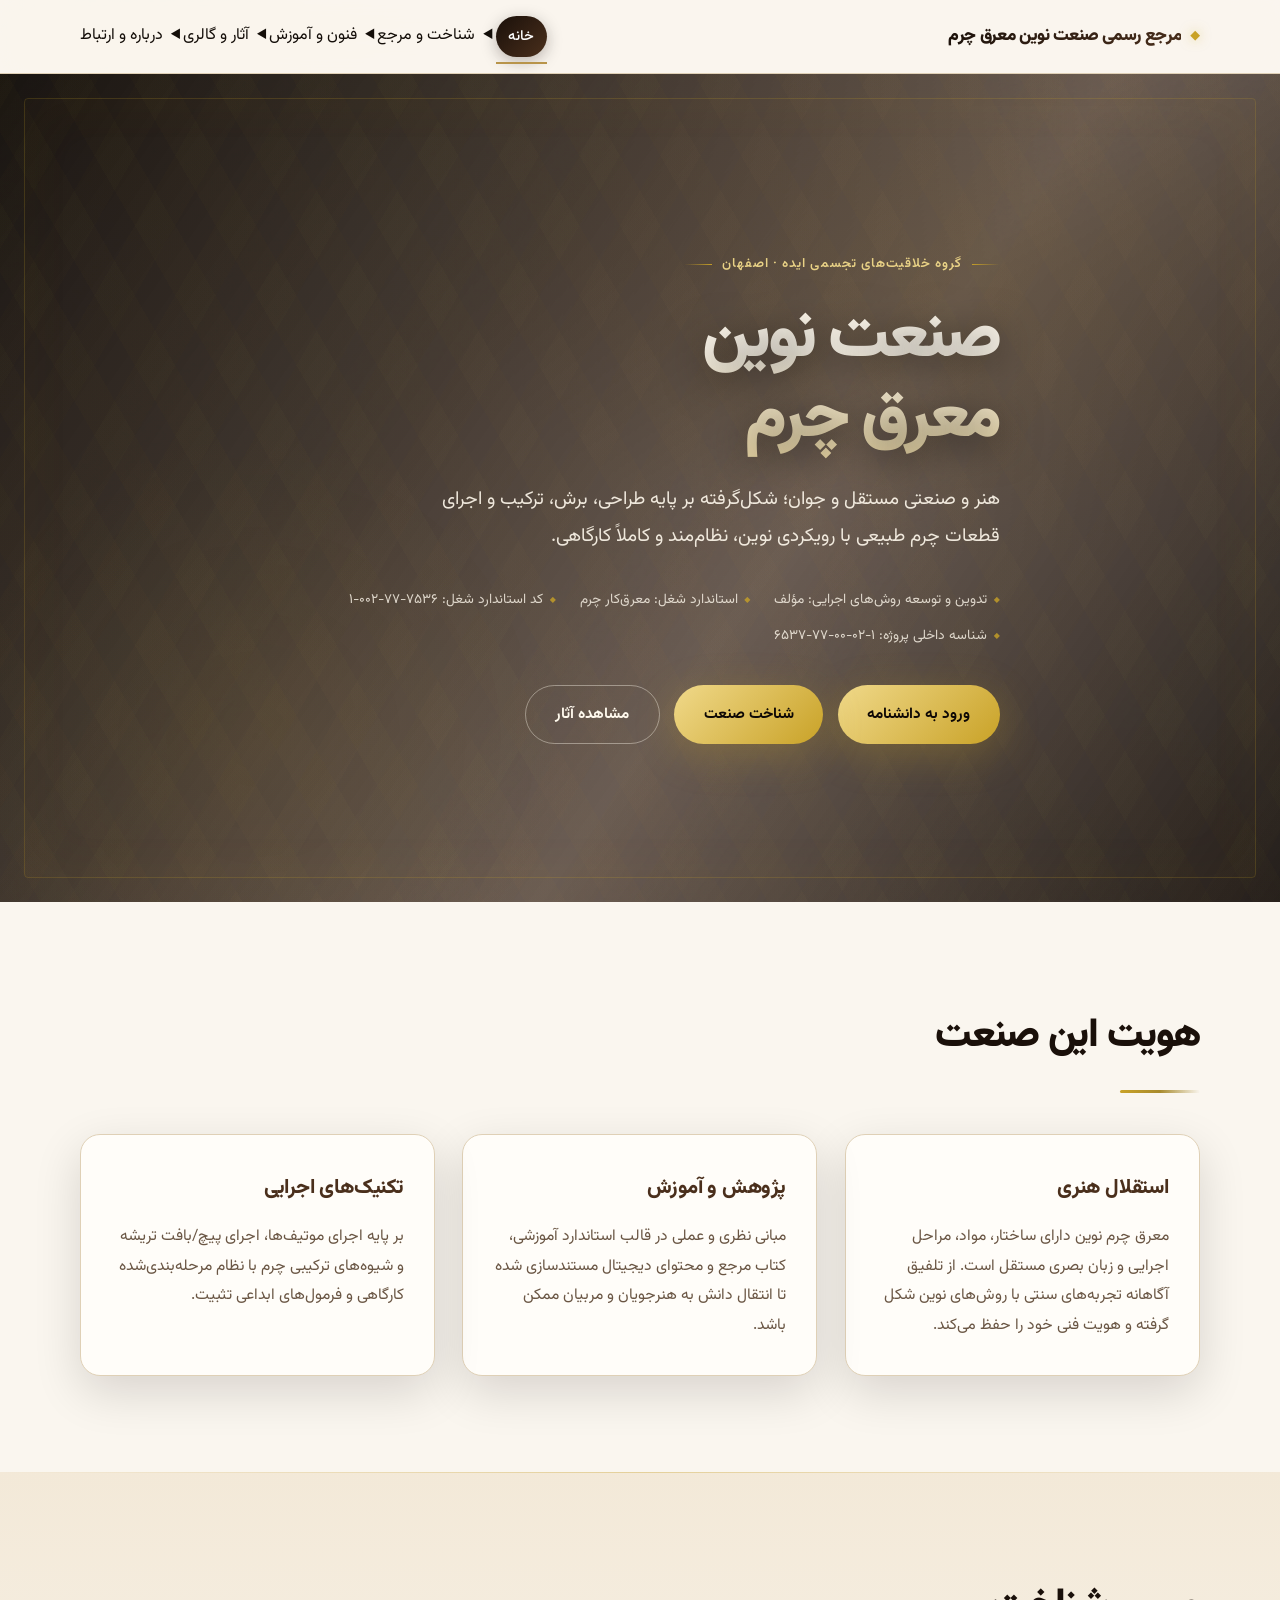
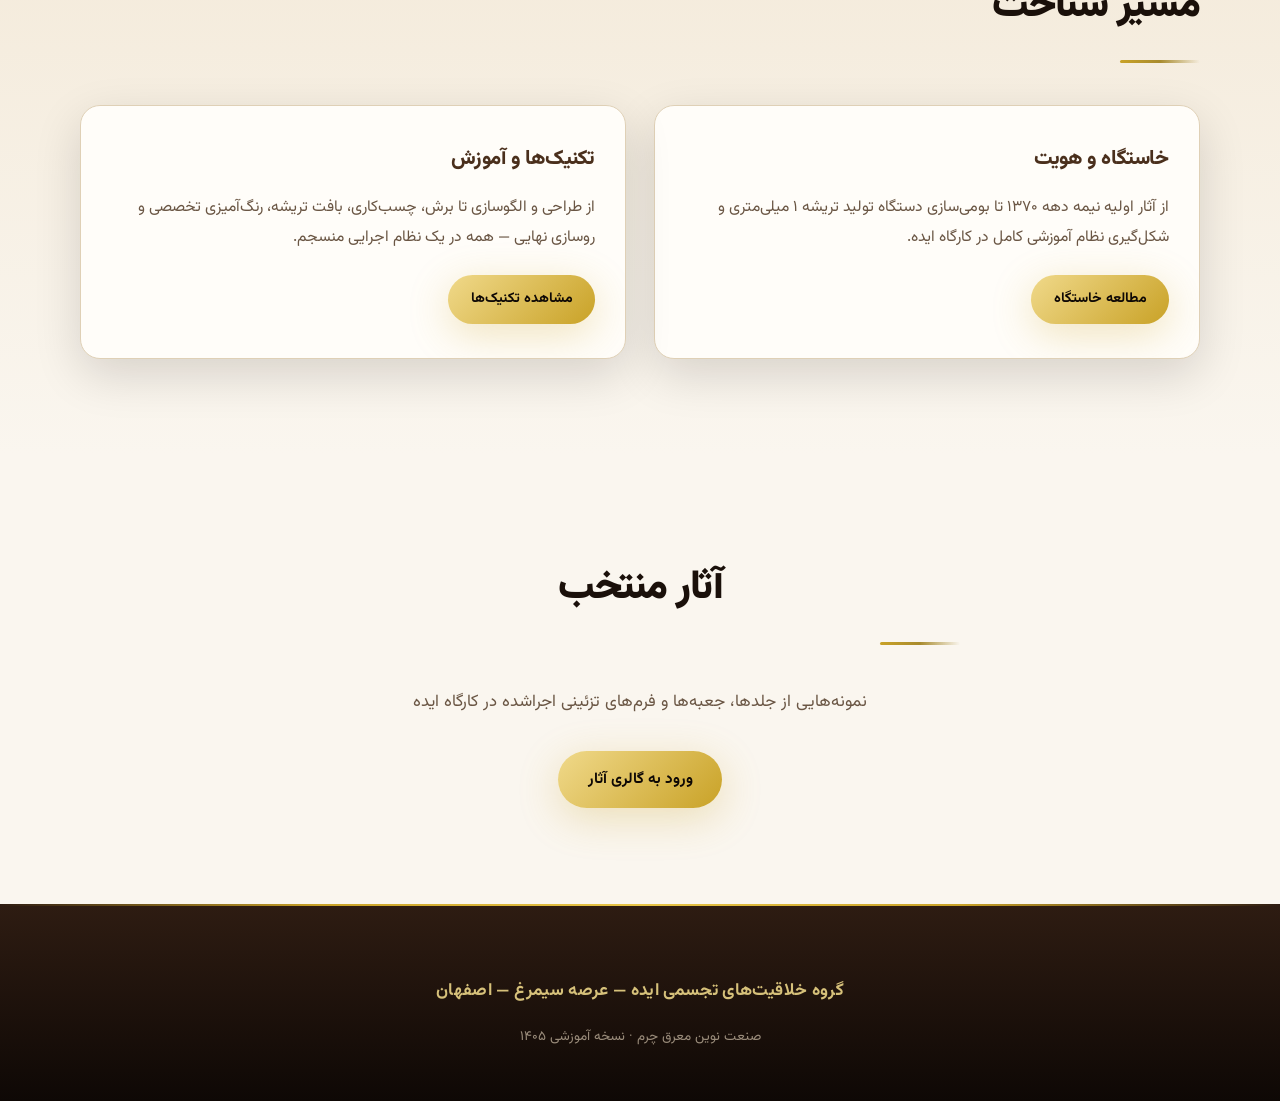
==== commit 6aeb1349: "یکپارچه‌سازی منوهای کشویی و اصلاح محتوای روغن‌دهی" ====
--- a/index.html
+++ b/index.html
@@ -23,18 +23,12 @@
 <header class="site-header">
 <div class="container">
 <a href="index.html" class="logo"><strong>مرجع رسمی صنعت نوین معرق چرم</strong></a>
-<nav class="main-nav">
-<a href="index.html" class="active">خانه</a>
-<a href="encyclopedia.html">دانشنامه</a>
-<a href="about.html">معرفی صنعت</a>
-<a href="history.html">خاستگاه و هویت</a>
-<a href="techniques.html">تکنیک‌ها</a>
-<a href="education.html">آموزش</a>
-<a href="visual-arts.html">مبانی هنرهای تجسمی</a>
-<a href="artist.html">معرفی مؤلف</a>
-<a href="gallery.html">گالری آثار</a>
-<a href="portfolio.html">نمونه‌کارها</a>
-<a href="contact.html">ارتباط</a>
+<nav class="main-nav" aria-label="راهنمای اصلی">
+<a href="index.html" class="nav-home">خانه</a>
+<details class="nav-group"><summary>شناخت و مرجع</summary><div class="nav-panel"><span class="nav-panel-title">شناخت صنعت</span><a href="encyclopedia.html">دانشنامه تخصصی</a><a href="about.html">معرفی صنعت</a><a href="history.html">خاستگاه و هویت</a></div></details>
+<details class="nav-group"><summary>فنون و آموزش</summary><div class="nav-panel"><span class="nav-panel-title">دانش و مهارت</span><a href="techniques.html">تکنیک‌های اجرایی</a><a href="education.html">آموزش و استاندارد</a><a href="visual-arts.html">مبانی هنرهای تجسمی</a></div></details>
+<details class="nav-group"><summary>آثار و گالری</summary><div class="nav-panel"><span class="nav-panel-title">مشاهده و مطالعه</span><a href="gallery.html">گالری آثار</a><a href="portfolio.html">نمونه‌کارها</a><a href="article-illustrated.html">مقاله تصویری</a></div></details>
+<details class="nav-group"><summary>درباره و ارتباط</summary><div class="nav-panel"><span class="nav-panel-title">اطلاعات مرجع</span><a href="artist.html">معرفی مؤلف</a><a href="contact.html">ارتباط با مرجع</a></div></details>
 </nav>
 </div>
 </header>
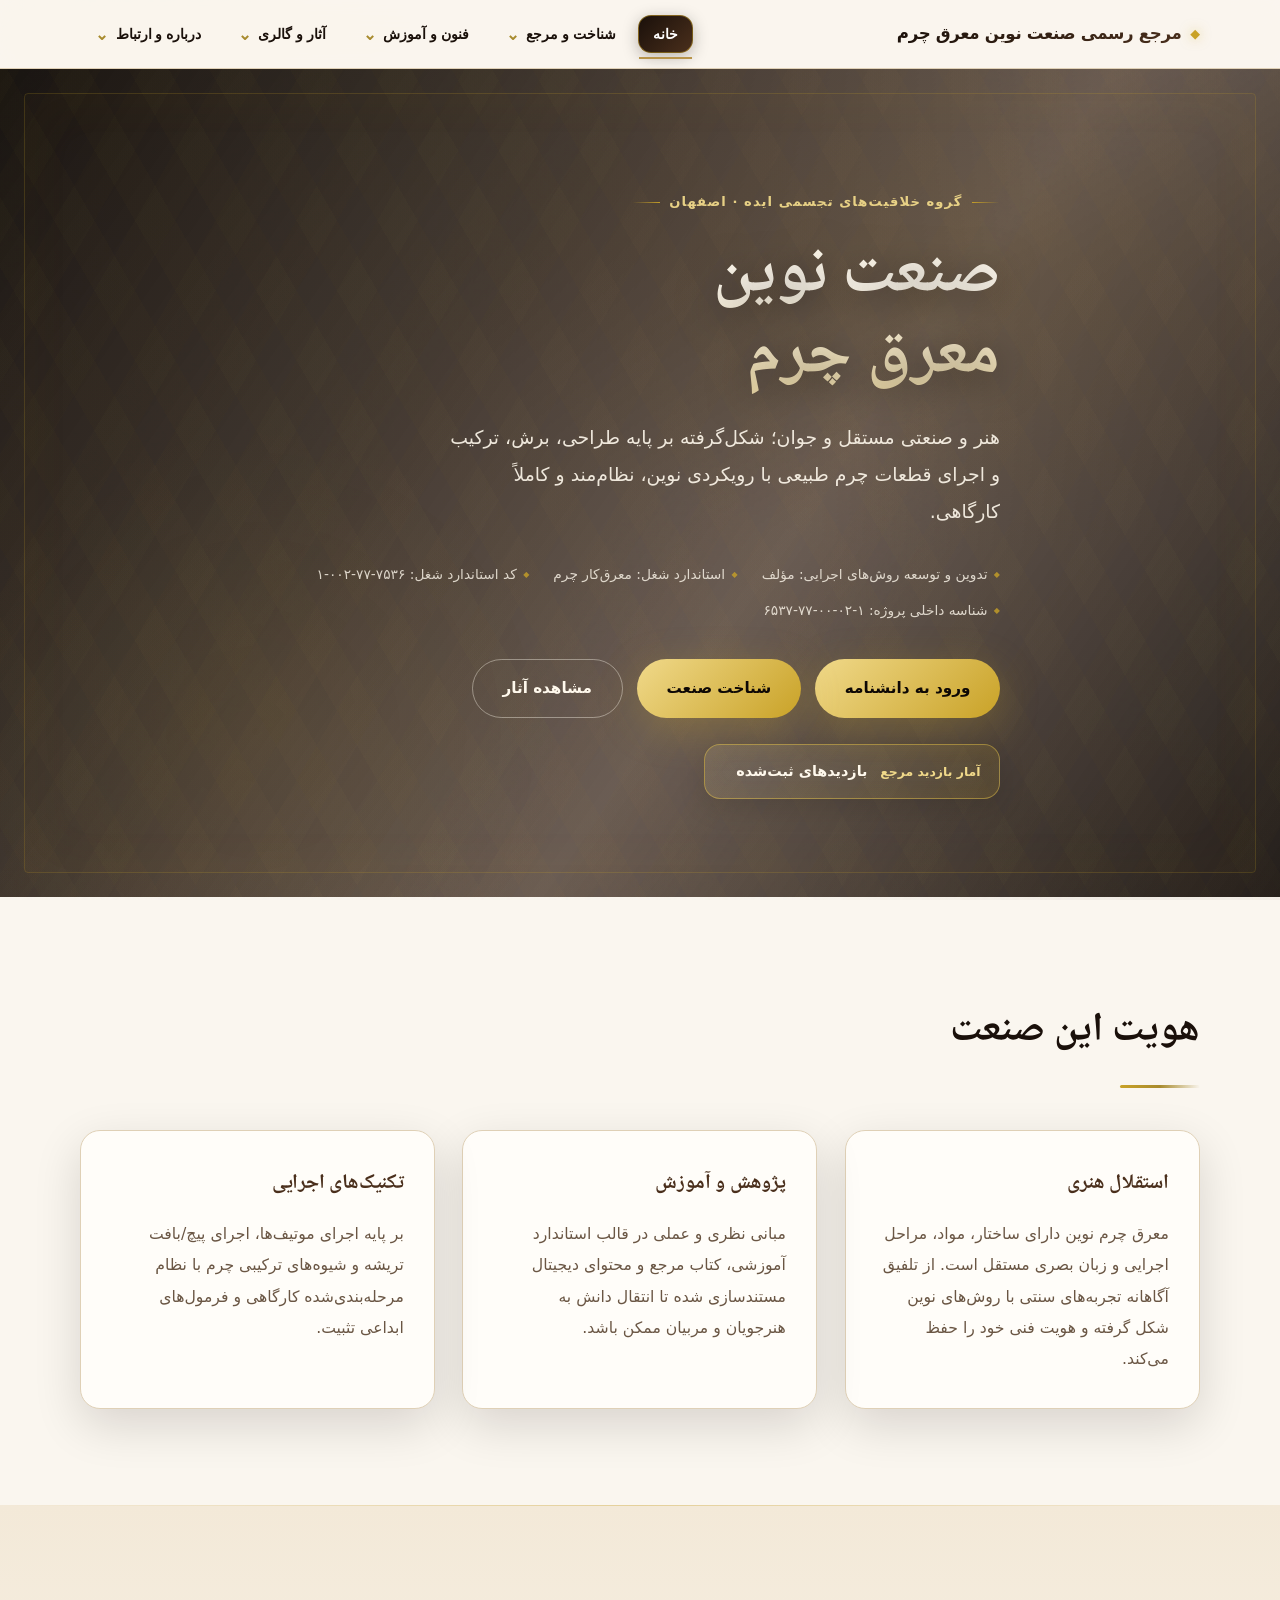
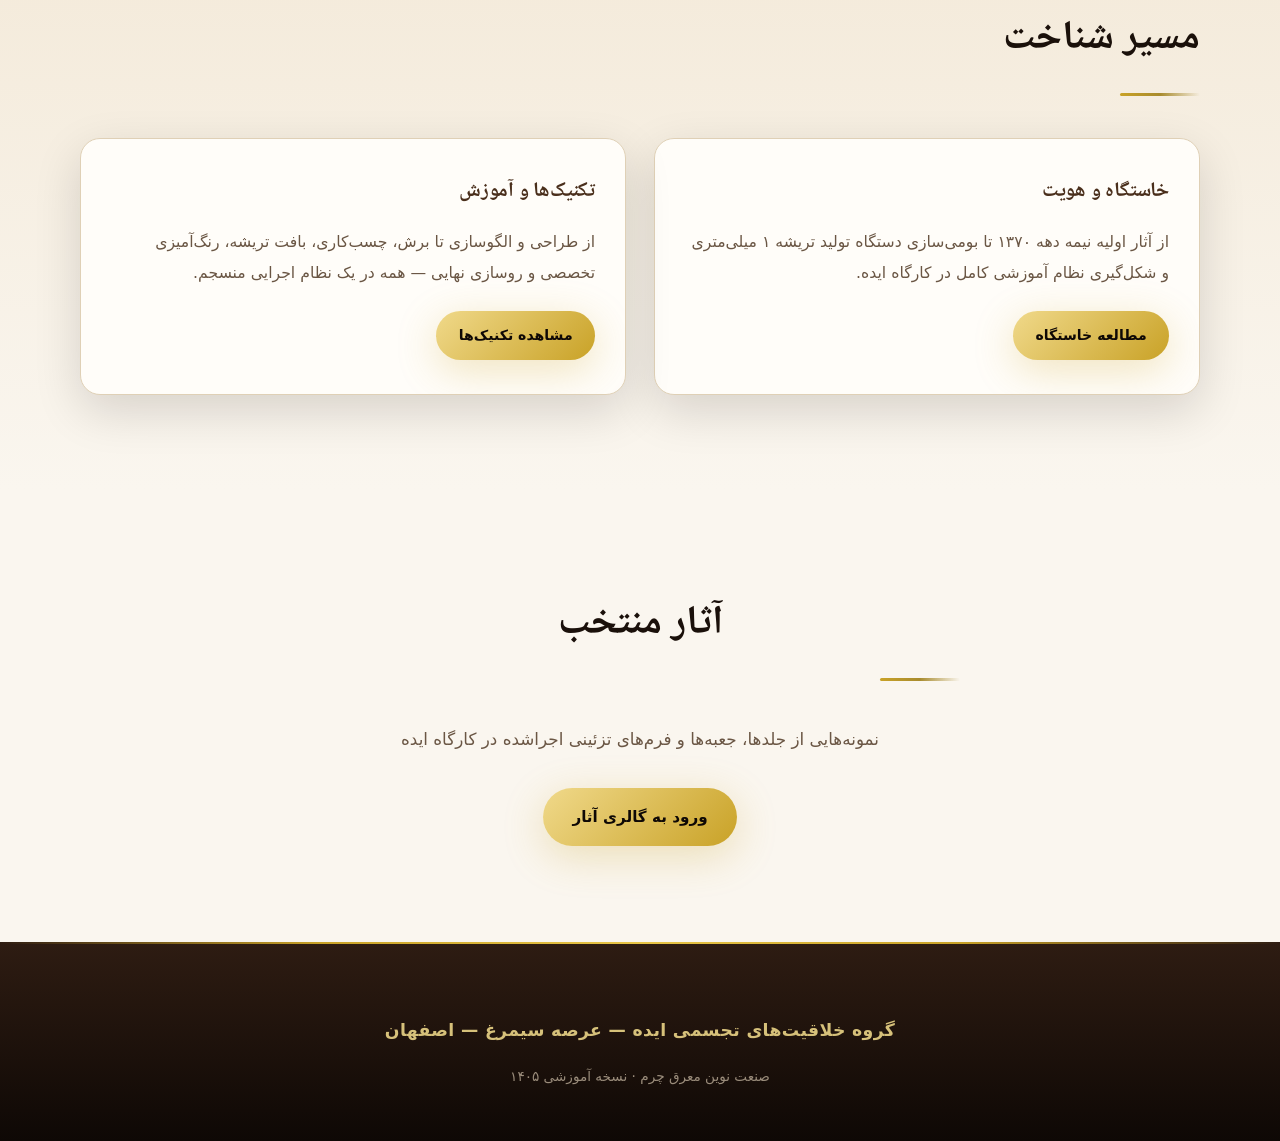
==== commit 2c96e645: "افزودن شمارنده زنده بازدید کل وب‌سایت به صفحه نخست" ====
--- a/index.html
+++ b/index.html
@@ -49,6 +49,11 @@
 <a href="encyclopedia.html" class="btn primary">ورود به دانشنامه</a>
 <a href="about.html" class="btn primary">شناخت صنعت</a>
 <a href="gallery.html" class="btn outline">مشاهده آثار</a>
+</div>
+<div class="visitor-counter" aria-label="آمار بازدید وب‌سایت">
+<span class="visitor-counter-label">آمار بازدید مرجع</span>
+<strong>بازدیدهای ثبت‌شده</strong>
+<div class="counterapi" ns="deepdesigntechnology-design.github.io" key="site-total" action="view" noCss="true" noIcon="true" label="بازدید" style="min-height:28px"></div>
 </div>
 </div>
 </section>
--- a/css/style.css
+++ b/css/style.css
@@ -3,7 +3,7 @@
    هویت بصری موزه‌ای · چرم تیره · طلای کهنه · هندسه ایرانی
    ========================================================= */
 
-@import url('https://fonts.googleapis.com/css2?family=Vazirmatn:wght@300;400;500;600;700;800;900&display=swap');
+@import url('https://fonts.googleapis.com/css2?family=Estedad:wght@300;400;500;600;700;800;900&family=Noto+Naskh+Arabic:wght@500;600;700;800&display=swap');
 
 :root {
   --leather-black: #0e0805;
@@ -28,7 +28,7 @@
   --shadow: 0 16px 48px rgba(14,8,5,.14);
   --shadow-lg: 0 28px 70px rgba(14,8,5,.22);
   --shadow-gold: 0 10px 40px rgba(201,162,39,.28);
-  --font: 'Vazirmatn', system-ui, sans-serif;
+  --font: 'Estedad', system-ui, sans-serif;
   --ease: cubic-bezier(.22,1,.36,1);
   --t: .45s var(--ease);
 }
@@ -365,3 +365,94 @@
   .section{padding:4rem 0}
   .btn.outline{margin-top:.5rem}
 }
+
+
+/* =========================================================
+   ارتقای تایپوگرافی و منوهای چندلایه
+   ========================================================= */
+h1,h2,h3,h4,.section-title,.page-hero h1,.hero h1{
+  font-family:'Noto Naskh Arabic','Estedad',serif;
+  letter-spacing:0;
+}
+body{font-family:'Estedad',system-ui,sans-serif}
+p,li{line-height:2}
+.site-header .container{gap:1.1rem;padding:.85rem 0}
+.logo strong{font-size:1.04rem;line-height:1.8}
+.main-nav{gap:.38rem;align-items:center}
+.main-nav>a,.main-nav summary{
+  display:flex;align-items:center;gap:.45rem;
+  border:1px solid transparent;border-radius:13px;
+  padding:.62rem .9rem;color:var(--leather-dark);
+  font:700 .88rem 'Estedad',sans-serif;text-decoration:none;
+  cursor:pointer;list-style:none;white-space:nowrap;
+  transition:all .25s ease;
+}
+.main-nav summary::-webkit-details-marker{display:none}
+.main-nav summary::after{content:"⌄";font-size:1rem;color:var(--gold-muted);transition:transform .25s ease}
+.main-nav details[open]>summary::after{transform:rotate(180deg)}
+.main-nav>a:hover,.main-nav summary:hover,.main-nav details[open]>summary{
+  background:linear-gradient(135deg,#fffaf0,#f0e2c7);
+  border-color:rgba(168,139,46,.38);
+  color:var(--leather-black);box-shadow:0 5px 16px rgba(46,28,18,.09)
+}
+.main-nav .nav-home{background:linear-gradient(135deg,var(--leather-dark),var(--leather-mid));color:#fff8e9;border-color:rgba(201,162,39,.5);box-shadow:0 5px 16px rgba(14,8,5,.18)}
+.main-nav .nav-home:hover{background:linear-gradient(135deg,var(--gold-soft),var(--gold));color:var(--leather-black)}
+.nav-group{position:relative}
+.nav-panel{
+  display:none;position:absolute;top:calc(100% + .55rem);right:0;z-index:1200;
+  min-width:250px;padding:.85rem;
+  background:linear-gradient(150deg,#21140c,#382416 70%,#1a100a);
+  border:1px solid rgba(201,162,39,.7);border-radius:17px;
+  box-shadow:0 22px 55px rgba(14,8,5,.34),inset 0 0 0 1px rgba(255,255,255,.035);
+  animation:navDrop .22s ease both;
+}
+.nav-group:hover .nav-panel,.nav-group:focus-within .nav-panel,.nav-group[open] .nav-panel{display:grid;gap:.28rem}
+.nav-panel::before{content:"";position:absolute;top:-6px;right:25px;width:11px;height:11px;background:#21140c;border-top:1px solid var(--gold);border-right:1px solid var(--gold);transform:rotate(-45deg)}
+.nav-panel-title{display:block;color:var(--gold-soft);font:800 .82rem 'Estedad',sans-serif;padding:.35rem .75rem .6rem;border-bottom:1px solid rgba(201,162,39,.25);margin-bottom:.25rem}
+.nav-panel a{
+  display:flex;align-items:center;gap:.55rem;
+  padding:.63rem .78rem;border-radius:10px;
+  color:#f5ead7;text-decoration:none;font:500 .88rem 'Estedad',sans-serif;
+  transition:background .2s ease,color .2s ease,transform .2s ease
+}
+.nav-panel a::before{content:"◆";font-size:.48rem;color:var(--gold)}
+.nav-panel a:hover,.nav-panel a.active{background:rgba(201,162,39,.17);color:var(--gold-soft);transform:translateX(-3px)}
+@keyframes navDrop{from{opacity:0;transform:translateY(8px)}to{opacity:1;transform:translateY(0)}}
+.nav-toggle{
+  border:1px solid rgba(168,139,46,.55);border-radius:13px;
+  background:linear-gradient(145deg,#fffaf0,#ead9b8);color:var(--leather-dark);
+  box-shadow:0 5px 15px rgba(46,28,18,.12);font-size:1.3rem;padding:.6rem .85rem
+}
+.visitor-counter{
+  display:inline-flex;align-items:center;gap:.8rem;flex-wrap:wrap;
+  margin-top:1.6rem;padding:.8rem 1.15rem;
+  border:1px solid rgba(232,197,71,.48);border-radius:16px;
+  background:linear-gradient(120deg,rgba(255,249,237,.1),rgba(201,162,39,.1));
+  box-shadow:inset 0 0 22px rgba(201,162,39,.07),0 8px 28px rgba(0,0,0,.12);
+  color:#fff3d2
+}
+.visitor-counter-label{font-size:.78rem;color:var(--gold-soft);font-weight:600}
+.visitor-counter strong{font-size:.9rem;color:#fff9ed}
+.visitor-counter .counterapi{display:inline-flex;align-items:center;min-height:28px;color:var(--gold-bright);font-size:1.2rem;font-weight:900;direction:ltr}
+@media(max-width:1100px) and (min-width:901px){
+  .site-header .container{align-items:flex-start;flex-direction:column;gap:.55rem}
+  .main-nav{width:100%;flex-wrap:wrap}
+}
+@media(max-width:900px){
+  .site-header .container{flex-direction:row;align-items:center;flex-wrap:wrap}
+  .main-nav{display:none;width:100%;grid-template-columns:repeat(2,minmax(0,1fr));align-items:start;gap:.55rem;padding:.85rem 0 .3rem;border-top:1px solid var(--border);margin-top:.5rem}
+  .main-nav.open{display:grid}
+  .main-nav>a,.main-nav summary{width:100%;justify-content:space-between;padding:.72rem .8rem;background:rgba(255,253,249,.86);border-color:var(--border);white-space:normal}
+  .main-nav .nav-home{background:linear-gradient(135deg,var(--leather-dark),var(--leather-mid));color:#fff8e9}
+  .nav-group{width:100%;min-width:0}
+  .nav-panel{position:static;min-width:0;width:100%;margin-top:.35rem;border-radius:12px;padding:.55rem;box-shadow:0 10px 22px rgba(14,8,5,.2)}
+  .nav-panel::before{display:none}
+  .nav-group:hover .nav-panel,.nav-group:focus-within .nav-panel{display:none}
+  .nav-group[open] .nav-panel{display:grid}
+  .nav-panel a{font-size:.82rem;padding:.55rem}
+}
+@media(max-width:480px){
+  .main-nav{grid-template-columns:1fr}
+  .visitor-counter{gap:.45rem;padding:.7rem .85rem}
+  .visitor-counter strong{font-size:.82rem}
+}
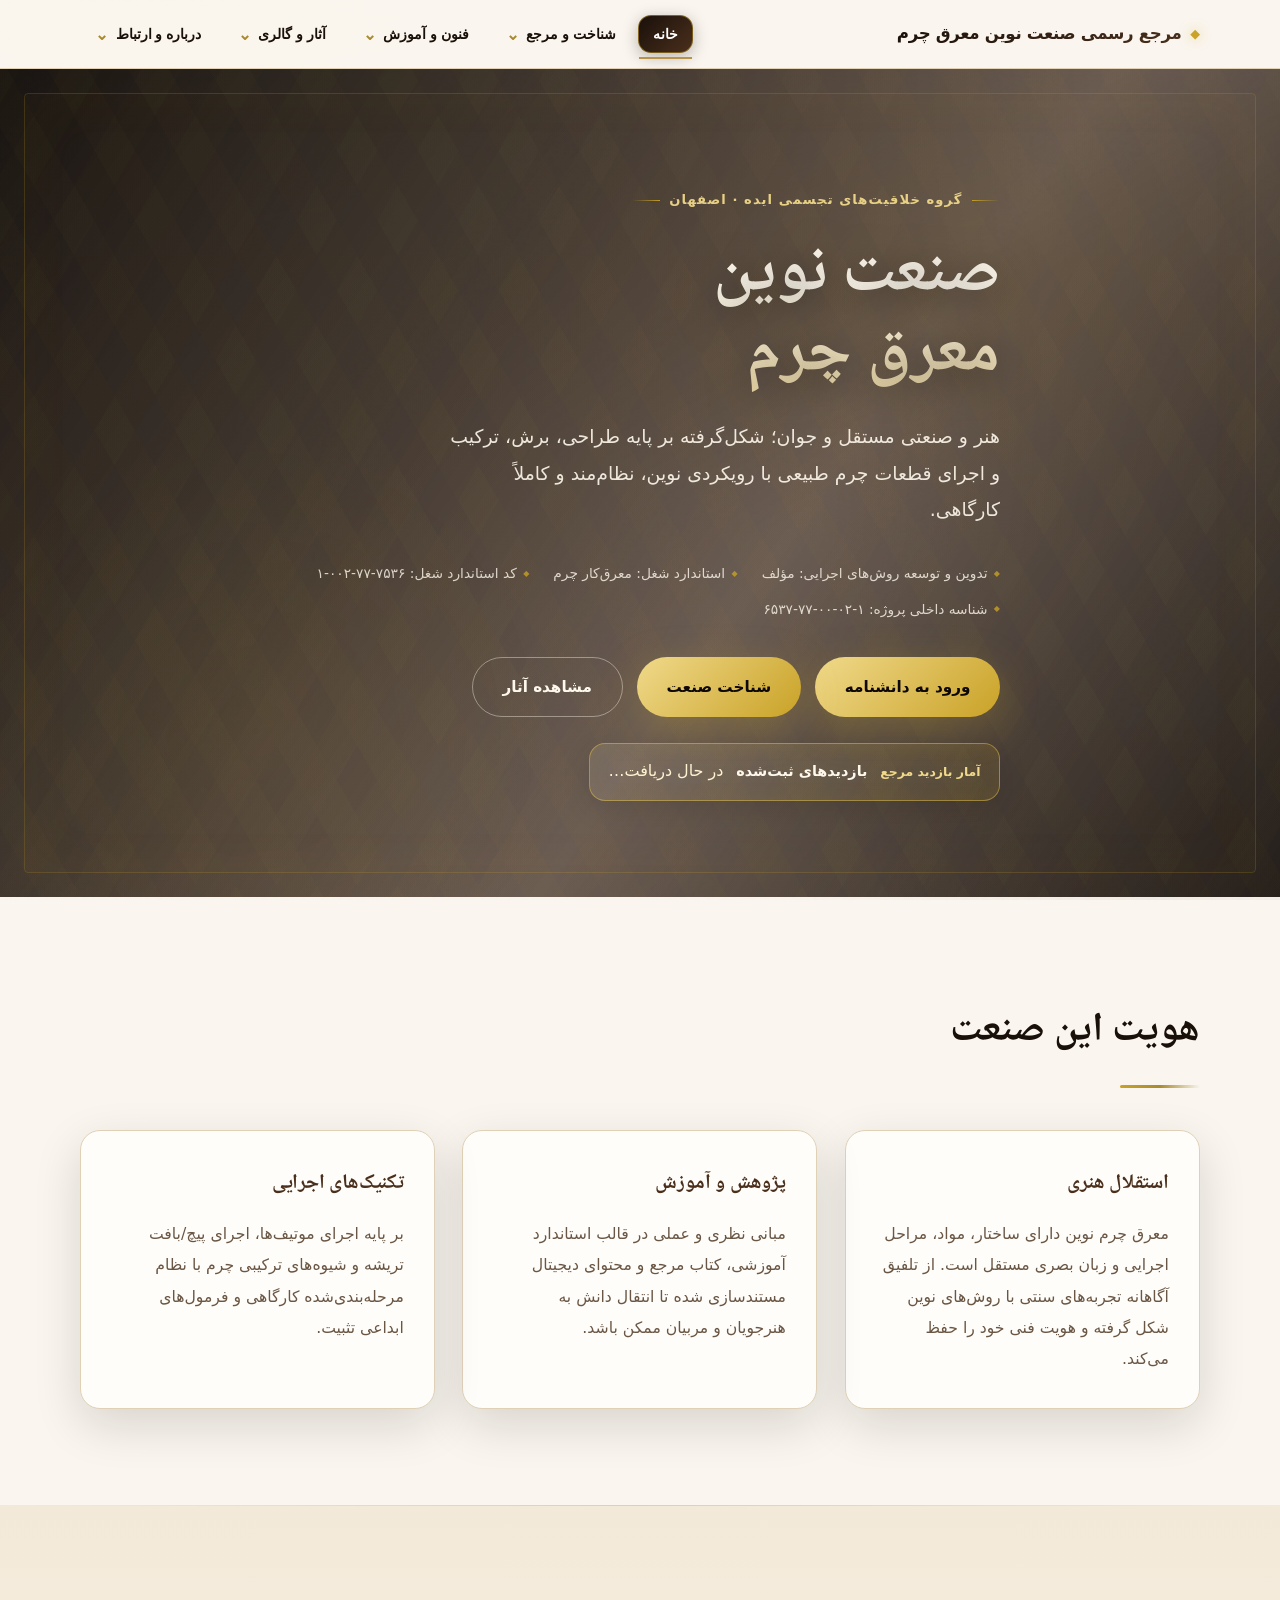
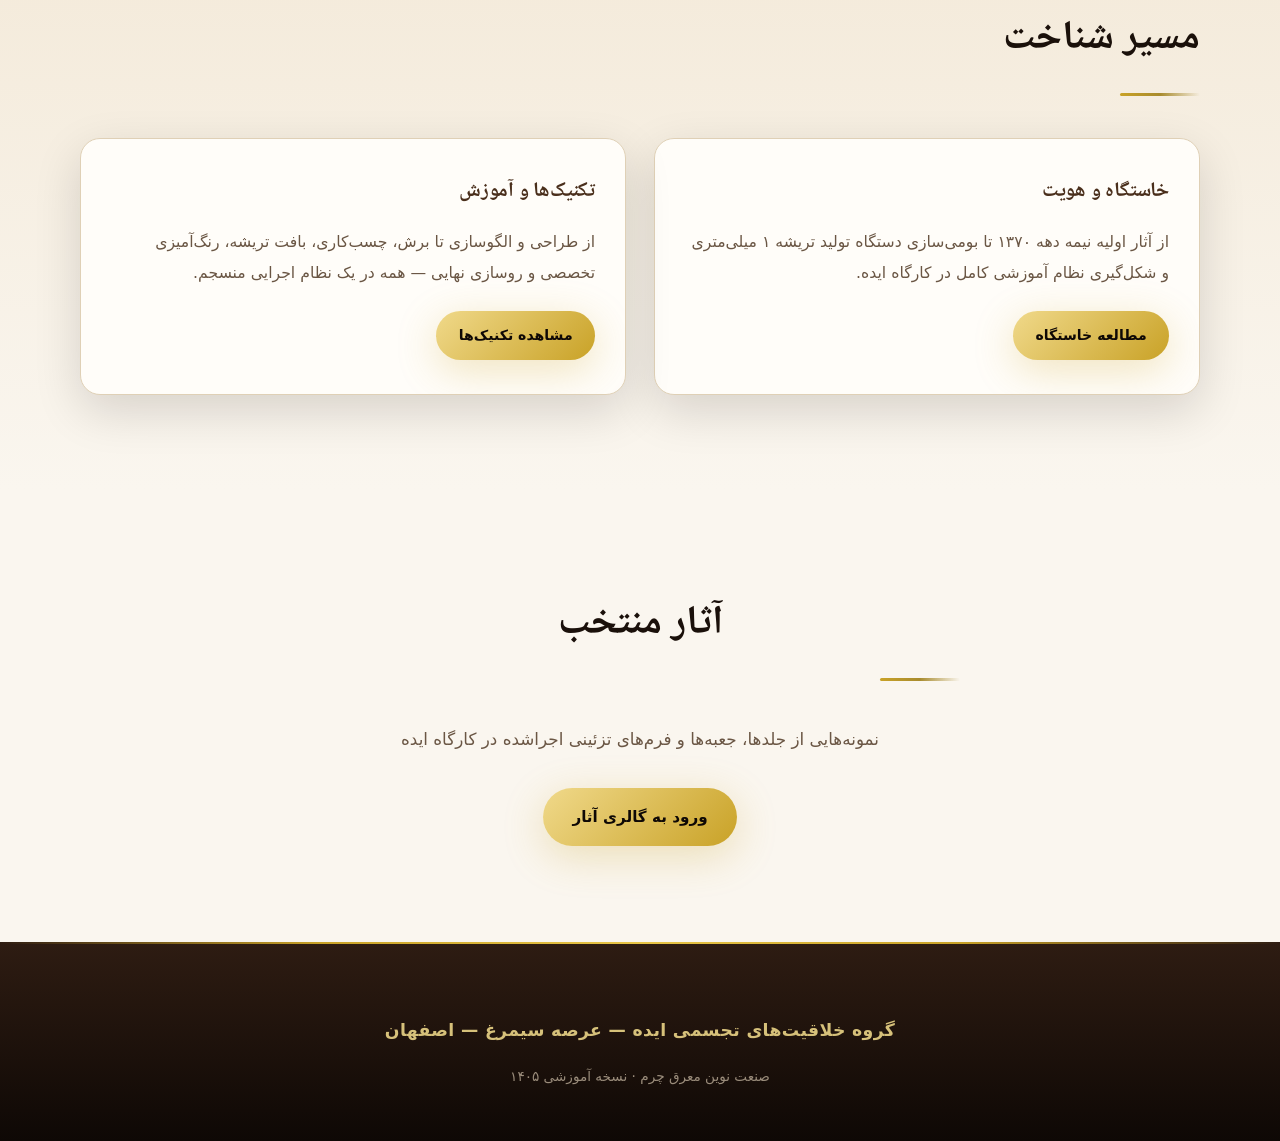
==== commit 26d232f3: "تنظیم نمایش متنی شمارنده بازدید در صفحه نخست" ====
--- a/index.html
+++ b/index.html
@@ -53,7 +53,7 @@
 <div class="visitor-counter" aria-label="آمار بازدید وب‌سایت">
 <span class="visitor-counter-label">آمار بازدید مرجع</span>
 <strong>بازدیدهای ثبت‌شده</strong>
-<div class="counterapi" ns="deepdesigntechnology-design.github.io" key="site-total" action="view" noCss="true" noIcon="true" label="بازدید" style="min-height:28px"></div>
+<span class="visitor-counter-count" data-site-views>در حال دریافت…</span>
 </div>
 </div>
 </section>
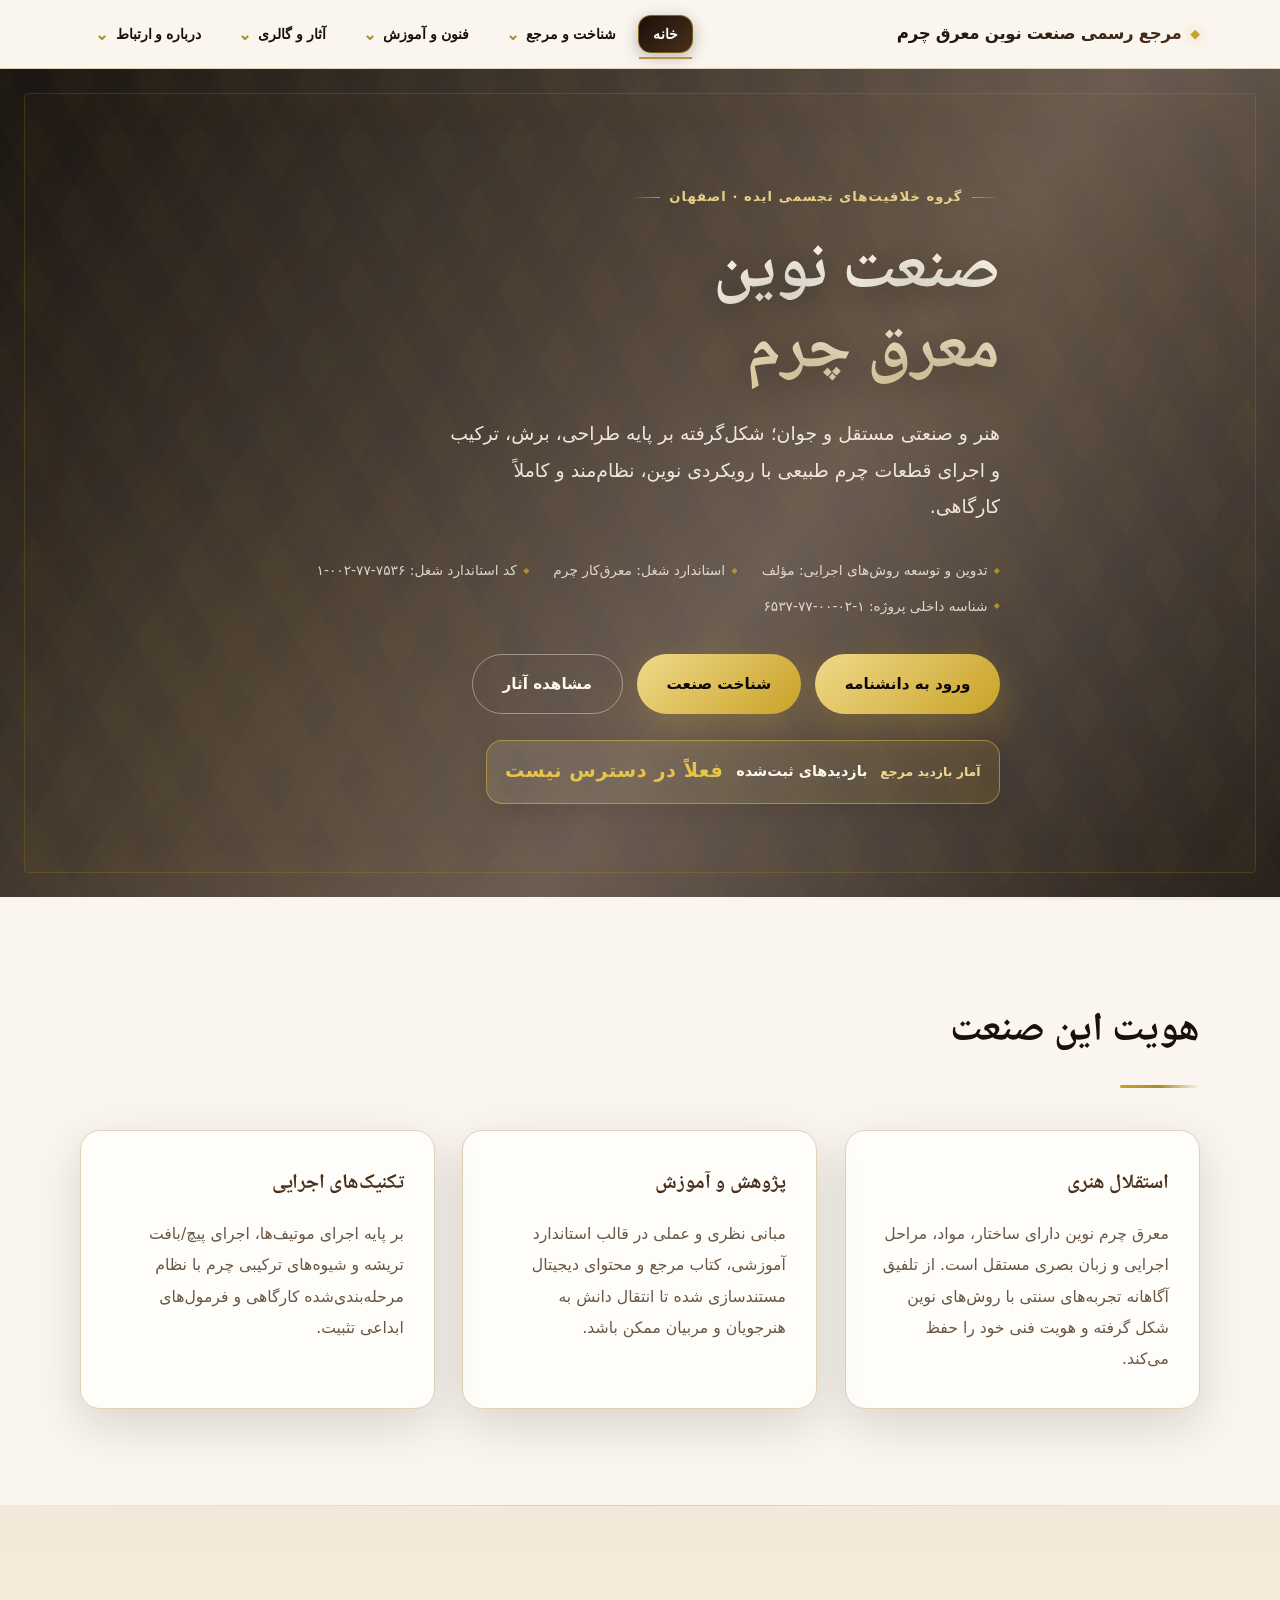
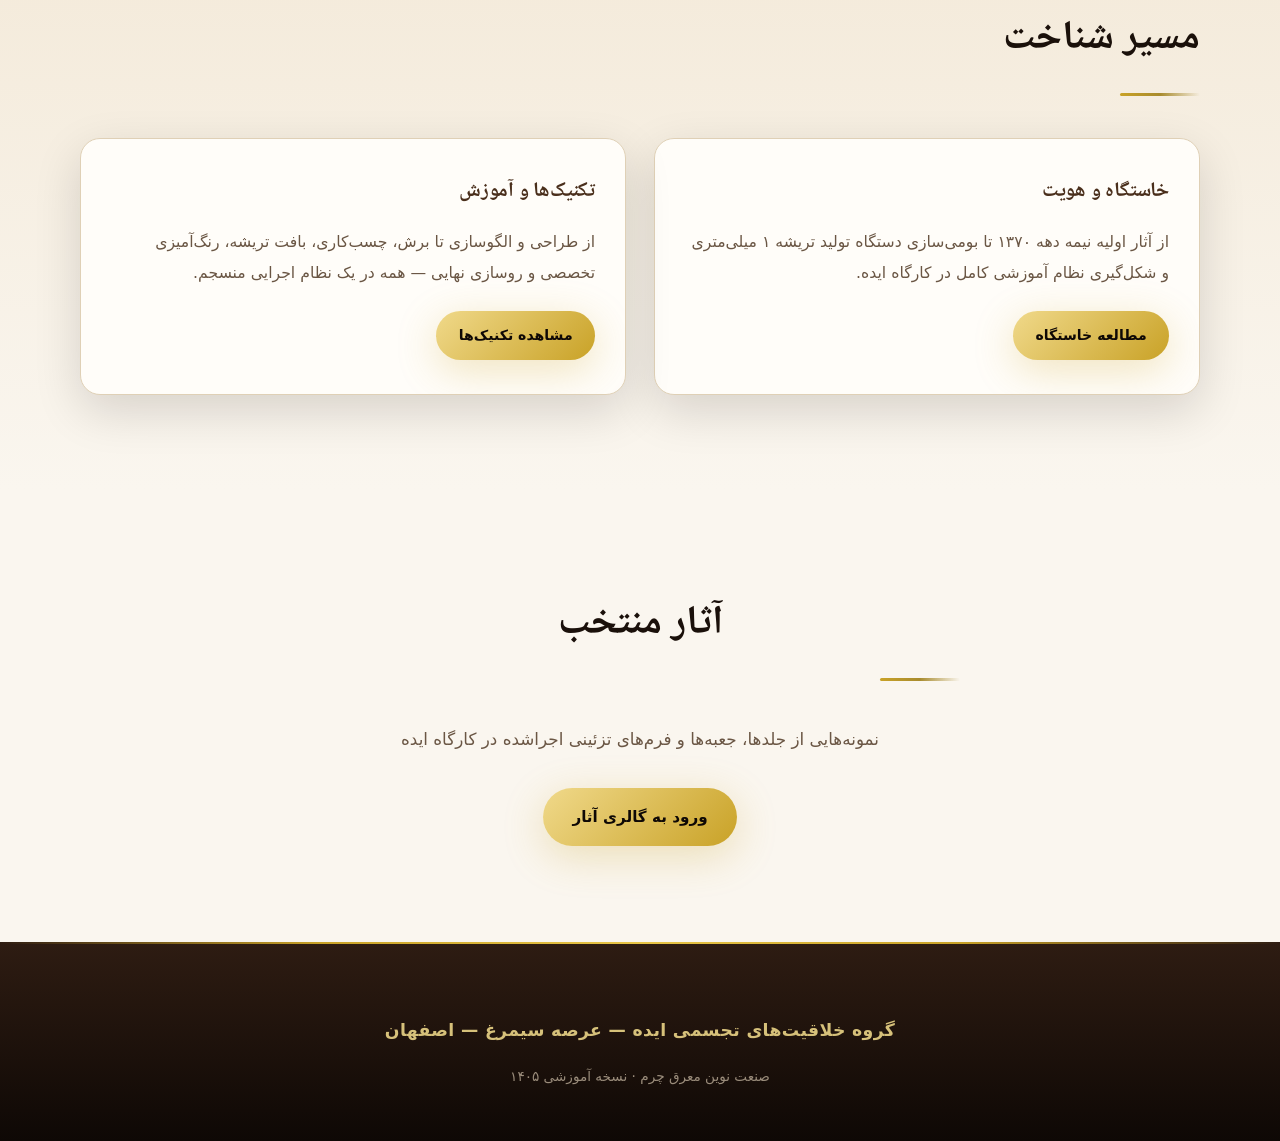
==== commit 298ca057: "بهبود دسترس‌پذیری شمارنده بازدید" ====
--- a/index.html
+++ b/index.html
@@ -53,7 +53,7 @@
 <div class="visitor-counter" aria-label="آمار بازدید وب‌سایت">
 <span class="visitor-counter-label">آمار بازدید مرجع</span>
 <strong>بازدیدهای ثبت‌شده</strong>
-<span class="visitor-counter-count" data-site-views>در حال دریافت…</span>
+<span class="visitor-counter-count" data-site-views aria-live="polite" aria-atomic="true">در حال دریافت…</span>
 </div>
 </div>
 </section>
--- a/css/style.css
+++ b/css/style.css
@@ -433,7 +433,7 @@
 }
 .visitor-counter-label{font-size:.78rem;color:var(--gold-soft);font-weight:600}
 .visitor-counter strong{font-size:.9rem;color:#fff9ed}
-.visitor-counter .counterapi{display:inline-flex;align-items:center;min-height:28px;color:var(--gold-bright);font-size:1.2rem;font-weight:900;direction:ltr}
+.visitor-counter-count{display:inline-flex;align-items:center;min-height:28px;color:var(--gold-bright);font-size:1.2rem;font-weight:900;direction:ltr;letter-spacing:.03em}
 @media(max-width:1100px) and (min-width:901px){
   .site-header .container{align-items:flex-start;flex-direction:column;gap:.55rem}
   .main-nav{width:100%;flex-wrap:wrap}
